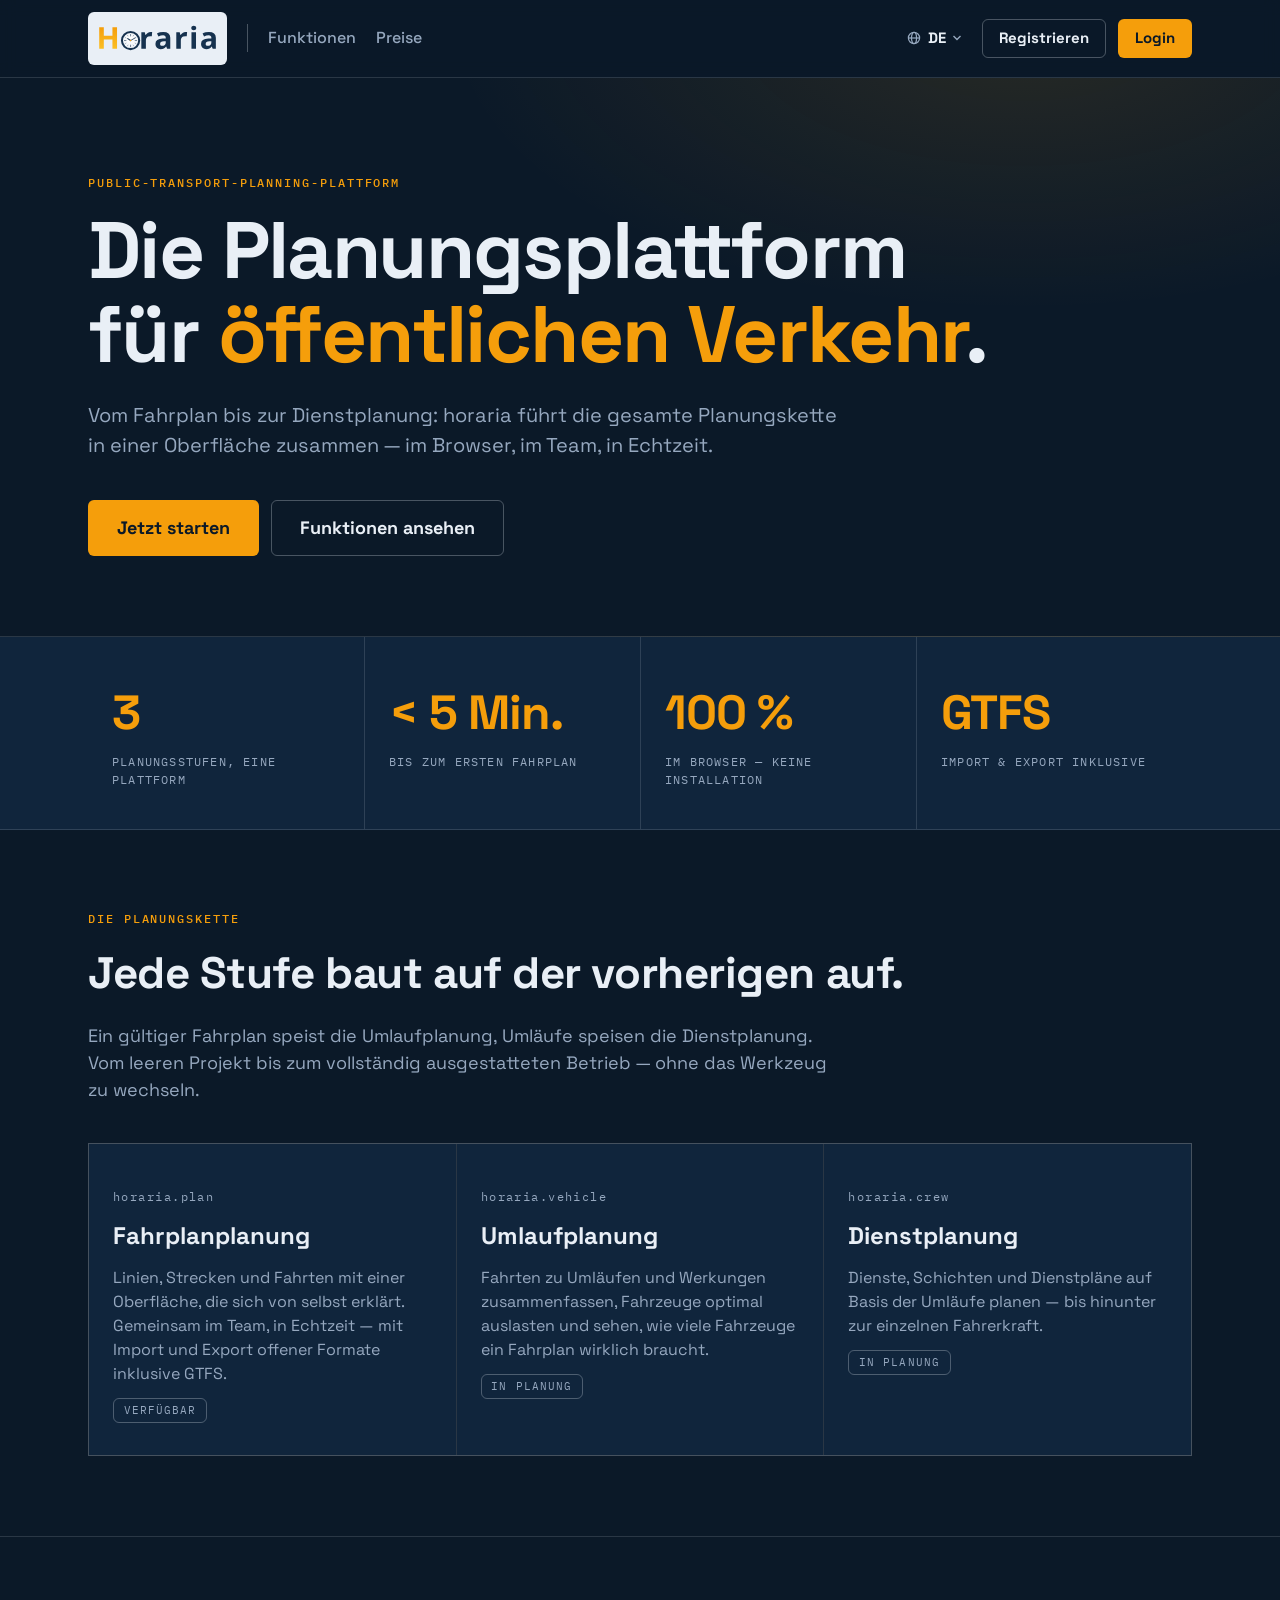
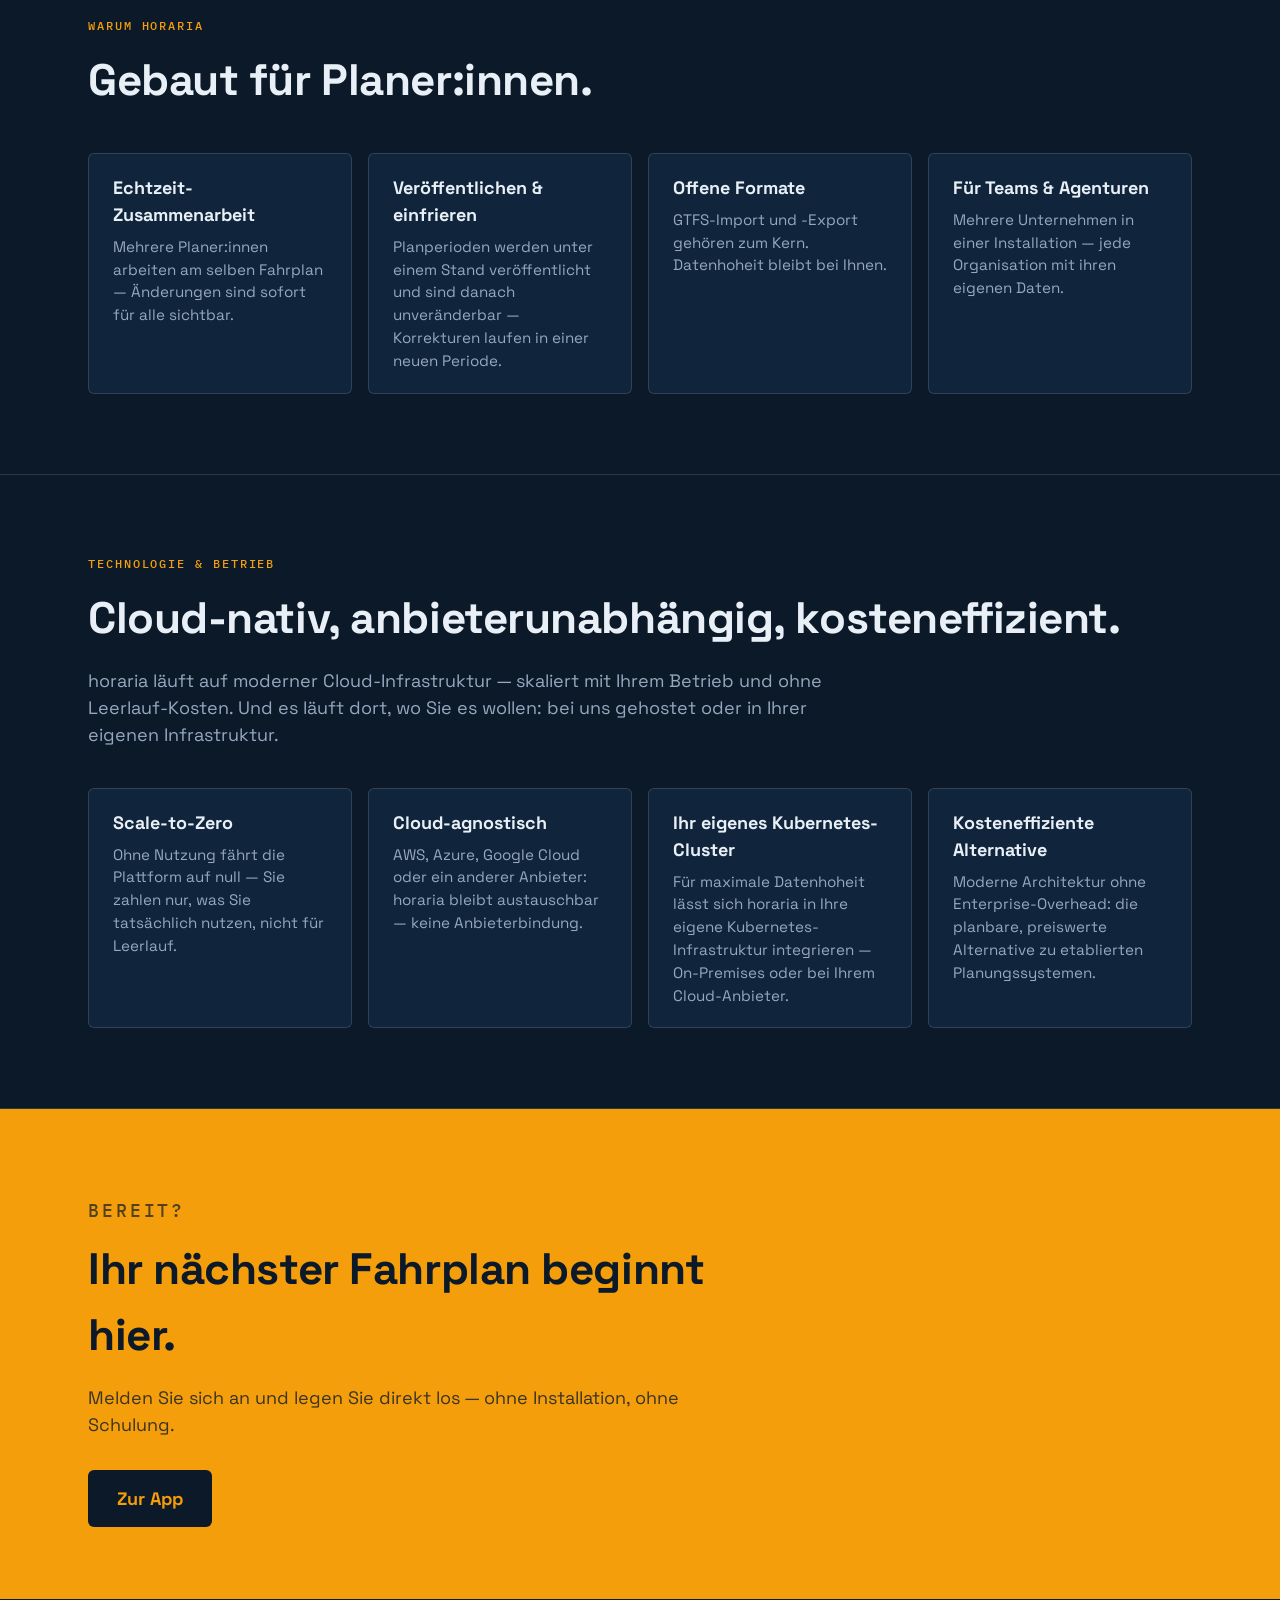
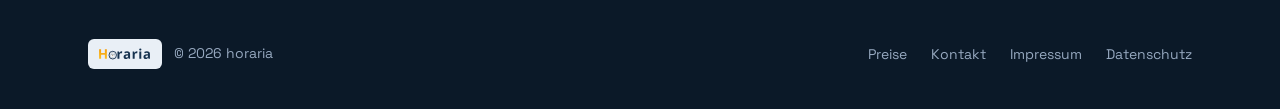
==== index.html @ 1db7034f "feat(site): add language dropdown and English pages under /en/ - Replace the static globe toggle wit" ====
<!DOCTYPE html>
<html lang="de">
<head>
  <meta charset="utf-8">
  <meta name="viewport" content="width=device-width, initial-scale=1">

  <!-- Security headers (arc42 §4.4). All assets self-hosted — CSP stays strict.
       frame-ancestors/HSTS cannot be set via meta; HTTPS is enforced at the host. -->
  <meta http-equiv="Content-Security-Policy" content="default-src 'self'; script-src 'self'; style-src 'self'; font-src 'self'; img-src 'self' data:; connect-src 'self'; base-uri 'none'; form-action 'none'">
  <meta name="referrer" content="strict-origin-when-cross-origin">

  <title>horaria — Die Planungsplattform für öffentlichen Verkehr</title>
  <meta name="description" content="horaria deckt die Planungskette öffentlicher Verkehrsangebote ab: horaria.plan heute, horaria.vehicle und horaria.crew als nächste Schritte. Im Browser, ohne Installation.">
  <link rel="alternate" hreflang="de" href="/">
  <link rel="alternate" hreflang="en" href="/en/">
  <link rel="alternate" hreflang="x-default" href="/">

  <link rel="icon" href="assets/images/Horaria_AppIcon2.svg" type="image/svg+xml">
  <link rel="stylesheet" href="css/styles.css">
  <script src="js/main.js" defer></script>
</head>
<body>
  <header class="site-header">
    <div class="container header-row">
      <a class="logo" href="/" aria-label="horaria — Startseite">
        <img src="assets/images/Horaria_Logo.svg" alt="horaria" width="118" height="40">
      </a>
      <span class="header-divider" aria-hidden="true"></span>
      <nav class="header-nav">
        <a class="nav-link" href="#features">Funktionen</a>
        <a class="nav-link" href="/preise.html">Preise</a>
      </nav>
      <div class="header-actions">
        <details class="lang-switcher">
          <summary class="lang-toggle" aria-label="Sprache wählen / Choose language">
            <svg class="lang-icon" viewBox="0 0 16 16" width="14" height="14" fill="none" stroke="currentColor" stroke-width="1.4" aria-hidden="true">
              <circle cx="8" cy="8" r="6.4"/>
              <ellipse cx="8" cy="8" rx="2.9" ry="6.4"/>
              <path d="M1.6 8h12.8"/>
            </svg>
            <span class="lang-current">DE</span>
            <svg class="lang-caret" viewBox="0 0 10 6" width="10" height="6" fill="none" stroke="currentColor" stroke-width="1.4" aria-hidden="true">
              <path d="M1.5 1l3.5 3.5L8.5 1"/>
            </svg>
          </summary>
          <ul class="lang-menu">
            <li><a href="/" hreflang="de" lang="de" aria-current="true">Deutsch</a></li>
            <li><a href="/en/" hreflang="en" lang="en">English</a></li>
            <li><span class="lang-soon" title="Französisch — in Vorbereitung" lang="fr">Français</span></li>
          </ul>
        </details>
        <a class="btn btn-outline js-signup-link" href="https://app.horarium.ch">Registrieren</a>
        <a class="btn btn-primary js-login-link" href="https://app.horarium.ch">Login</a>
      </div>
    </div>
  </header>

  <main>
    <section class="hero">
      <div class="container">
        <p class="eyebrow">Public-Transport-Planning-Plattform</p>
        <h1>Die Planungsplattform für <span class="accent">öffentlichen Verkehr</span>.</h1>
        <p class="lede">
          Vom Fahrplan bis zur Dienstplanung: horaria führt die gesamte
          Planungskette in einer Oberfläche zusammen — im Browser, im Team,
          in Echtzeit.
        </p>
        <div class="cta-row">
          <a class="btn btn-primary btn-lg js-login-link" href="https://app.horarium.ch">Jetzt starten</a>
          <a class="btn btn-outline btn-lg" href="#features">Funktionen ansehen</a>
        </div>
      </div>
    </section>

    <section class="stats" aria-label="Kennzahlen">
      <div class="container stats-grid">
        <div class="stat">
          <span class="stat-value">3</span>
          <span class="stat-label">Planungsstufen, eine Plattform</span>
        </div>
        <div class="stat">
          <span class="stat-value">&lt; 5 Min.</span>
          <span class="stat-label">bis zum ersten Fahrplan</span>
        </div>
        <div class="stat">
          <span class="stat-value">100 %</span>
          <span class="stat-label">im Browser — keine Installation</span>
        </div>
        <div class="stat">
          <span class="stat-value">GTFS</span>
          <span class="stat-label">Import &amp; Export inklusive</span>
        </div>
      </div>
    </section>

    <section id="features" class="section">
      <div class="container">
        <p class="eyebrow">Die Planungskette</p>
        <h2>Jede Stufe baut auf der vorherigen auf.</h2>
        <p class="section-intro">
          Ein gültiger Fahrplan speist die Umlaufplanung, Umläufe speisen die
          Dienstplanung. Vom leeren Projekt bis zum vollständig ausgestatteten
          Betrieb — ohne das Werkzeug zu wechseln.
        </p>
        <div class="card-grid">
          <article class="card">
            <p class="card-index">horaria.plan</p>
            <h3>Fahrplanplanung</h3>
            <p>
              Linien, Strecken und Fahrten mit einer Oberfläche, die sich von
              selbst erklärt. Gemeinsam im Team, in Echtzeit — mit Import und
              Export offener Formate inklusive GTFS.
            </p>
            <p class="badge">Verfügbar</p>
          </article>
          <article class="card">
            <p class="card-index">horaria.vehicle</p>
            <h3>Umlaufplanung</h3>
            <p>
              Fahrten zu Umläufen und Werkungen zusammenfassen, Fahrzeuge
              optimal auslasten und sehen, wie viele Fahrzeuge ein Fahrplan
              wirklich braucht.
            </p>
            <p class="badge">In Planung</p>
          </article>
          <article class="card">
            <p class="card-index">horaria.crew</p>
            <h3>Dienstplanung</h3>
            <p>
              Dienste, Schichten und Dienstpläne auf Basis der Umläufe planen —
              bis hinunter zur einzelnen Fahrerkraft.
            </p>
            <p class="badge">In Planung</p>
          </article>
        </div>
      </div>
    </section>

    <section class="section">
      <div class="container">
        <p class="eyebrow">Warum horaria</p>
        <h2>Gebaut für Planer:innen.</h2>
        <ul class="feature-list">
          <li>
            <h3>Echtzeit-Zusammenarbeit</h3>
            <p>Mehrere Planer:innen arbeiten am selben Fahrplan — Änderungen sind sofort für alle sichtbar.</p>
          </li>
          <li>
            <h3>Veröffentlichen &amp; einfrieren</h3>
            <p>Planperioden werden unter einem Stand veröffentlicht und sind danach unveränderbar — Korrekturen laufen in einer neuen Periode.</p>
          </li>
          <li>
            <h3>Offene Formate</h3>
            <p>GTFS-Import und -Export gehören zum Kern. Datenhoheit bleibt bei Ihnen.</p>
          </li>
          <li>
            <h3>Für Teams &amp; Agenturen</h3>
            <p>Mehrere Unternehmen in einer Installation — jede Organisation mit ihren eigenen Daten.</p>
          </li>
        </ul>
      </div>
    </section>

    <section class="section">
      <div class="container">
        <p class="eyebrow">Technologie &amp; Betrieb</p>
        <h2>Cloud-nativ, anbieterunabhängig, kosteneffizient.</h2>
        <p class="section-intro">
          horaria läuft auf moderner Cloud-Infrastruktur — skaliert mit Ihrem
          Betrieb und ohne Leerlauf-Kosten. Und es läuft dort, wo Sie es
          wollen: bei uns gehostet oder in Ihrer eigenen Infrastruktur.
        </p>
        <ul class="feature-list">
          <li>
            <h3>Scale-to-Zero</h3>
            <p>Ohne Nutzung fährt die Plattform auf null — Sie zahlen nur, was Sie tatsächlich nutzen, nicht für Leerlauf.</p>
          </li>
          <li>
            <h3>Cloud-agnostisch</h3>
            <p>AWS, Azure, Google Cloud oder ein anderer Anbieter: horaria bleibt austauschbar — keine Anbieterbindung.</p>
          </li>
          <li>
            <h3>Ihr eigenes Kubernetes-Cluster</h3>
            <p>Für maximale Datenhoheit lässt sich horaria in Ihre eigene Kubernetes-Infrastruktur integrieren — On-Premises oder bei Ihrem Cloud-Anbieter.</p>
          </li>
          <li>
            <h3>Kosteneffiziente Alternative</h3>
            <p>Moderne Architektur ohne Enterprise-Overhead: die planbare, preiswerte Alternative zu etablierten Planungssystemen.</p>
          </li>
        </ul>
      </div>
    </section>

    <section class="cta-band">
      <div class="container">
        <p class="eyebrow">Bereit?</p>
        <h2>Ihr nächster Fahrplan beginnt hier.</h2>
        <p>Melden Sie sich an und legen Sie direkt los — ohne Installation, ohne Schulung.</p>
        <a class="btn btn-primary btn-lg js-login-link" href="https://app.horarium.ch">Zur App</a>
      </div>
    </section>
  </main>

  <footer class="site-footer">
    <div class="container footer-row">
      <p class="footer-brand">
        <a class="logo" href="/" aria-label="horaria — Startseite">
          <img src="assets/images/Horaria_Logo.svg" alt="horaria">
        </a>
        <span>&copy; <span id="current-year">2026</span> horaria</span>
      </p>
      <nav class="footer-nav">
        <a href="/preise.html">Preise</a>
        <a href="mailto:contact@horaria.ch">Kontakt</a>
        <a href="/impressum.html">Impressum</a>
        <a href="/datenschutz.html">Datenschutz</a>
      </nav>
    </div>
  </footer>
</body>
</html>
---- css/styles.css ----
/* ═══════════════════════════════════════════════════════════════
   horaria landing page
   Bold corporate look (ref: katzmedia.com) in horaria brand colors:
   deep navy + amber, oversized type, stats band, group cards.
   ═══════════════════════════════════════════════════════════════ */

/* ─── Fonts (self-hosted — no third-party requests, strict CSP) ─── */
@font-face {
  font-family: 'Space Grotesk';
  src: url('../assets/fonts/SpaceGrotesk-var.ttf') format('truetype-variations');
  font-weight: 300 700;
  font-style: normal;
  font-display: swap;
}

@font-face {
  font-family: 'IBM Plex Mono';
  src: url('../assets/fonts/IBMPlexMono-Regular.ttf') format('truetype');
  font-weight: 400;
  font-style: normal;
  font-display: swap;
}

@font-face {
  font-family: 'IBM Plex Mono';
  src: url('../assets/fonts/IBMPlexMono-Medium.ttf') format('truetype');
  font-weight: 500;
  font-style: normal;
  font-display: swap;
}

/* ─── Tokens ─── */
*, *::before, *::after {
  box-sizing: border-box;
  margin: 0;
  padding: 0;
}

:root {
  /* Brand (from Horaria_Logo.svg) */
  --navy-800: #16324f;
  --amber: #f59e0b;
  --amber-light: #fbbf24;

  /* Dark corporate scale */
  --bg: #0b1928;
  --bg-raised: #10253c;
  --surface: #16324f;
  --text: #e9eff6;
  --text-muted: #96a8bf;
  --line: rgba(233, 239, 246, 0.14);
  --line-strong: rgba(233, 239, 246, 0.28);

  /* Light band (legal pages, readability) */
  --paper: #f4f6f9;
  --paper-text: #1c2b3f;
  --paper-muted: #51637b;

  --radius: 6px;
  --font-sans: 'Space Grotesk', system-ui, -apple-system, 'Segoe UI', Roboto, sans-serif;
  --font-mono: 'IBM Plex Mono', ui-monospace, SFMono-Regular, Menlo, Consolas, monospace;
}

html {
  scroll-behavior: smooth;
}

body {
  font-family: var(--font-sans);
  background-color: var(--bg);
  color: var(--text);
  line-height: 1.5;
  -webkit-font-smoothing: antialiased;
}

.container {
  max-width: 72rem;
  margin-inline: auto;
  padding-inline: 1.5rem;
}

/* ─── Eyebrow micro-label ─── */
.eyebrow {
  font-family: var(--font-mono);
  font-size: 0.75rem;
  font-weight: 500;
  text-transform: uppercase;
  letter-spacing: 0.16em;
  color: var(--amber);
}

/* ─── Header ─── */
.site-header {
  position: sticky;
  top: 0;
  z-index: 10;
  background: rgba(11, 25, 40, 0.85);
  backdrop-filter: blur(8px);
  border-bottom: 1px solid var(--line);
}

.header-row {
  display: flex;
  flex-wrap: wrap;
  align-items: center;
  gap: 1.25rem;
  padding-block: 0.75rem;
}

.logo {
  display: inline-block;
  background: var(--text);
  border-radius: var(--radius);
  padding: 0.4rem 0.7rem;
  line-height: 0;
}

.logo img {
  height: 2.5rem;
  width: auto;
  display: block;
}

.header-divider {
  width: 1px;
  height: 1.75rem;
  background: var(--line-strong);
  flex-shrink: 0;
}

.header-nav {
  display: flex;
  align-items: center;
  gap: 1.25rem;
}

.header-nav a.nav-link {
  color: var(--text-muted);
  text-decoration: none;
  font-weight: 500;
}

.header-nav a.nav-link:hover {
  color: var(--text);
}

.header-nav a.nav-link.is-active {
  color: var(--amber);
}

.header-actions {
  display: flex;
  align-items: center;
  gap: 0.75rem;
  margin-inline-start: auto;
}

.header-actions .btn {
  padding: 0.45rem 1rem;
  font-size: 0.9375rem;
}

/* ─── Language switcher (borderless toggle + dropdown) ─── */
.lang-switcher {
  position: relative;
  user-select: none;
}

.lang-toggle {
  display: flex;
  align-items: center;
  gap: 0.4rem;
  padding: 0.35rem 0.5rem;
  font-size: 0.9375rem;
  font-weight: 500;
  color: var(--text-muted);
  cursor: pointer;
  list-style: none;
  border-radius: var(--radius);
}

.lang-toggle::-webkit-details-marker {
  display: none;
}

.lang-toggle:hover,
.lang-switcher[open] .lang-toggle {
  color: var(--text);
}

.lang-icon,
.lang-caret {
  display: block;
}

.lang-current {
  color: var(--text);
  font-weight: 700;
}

.lang-caret {
  transition: transform 0.15s ease;
}

.lang-switcher[open] .lang-caret {
  transform: rotate(180deg);
}

.lang-menu {
  position: absolute;
  top: calc(100% + 0.5rem);
  inset-inline-end: 0;
  z-index: 20;
  min-width: 10rem;
  list-style: none;
  background: var(--bg-raised);
  border: 1px solid var(--line);
  border-radius: var(--radius);
  padding: 0.35rem;
  box-shadow: 0 0.5rem 1.5rem rgba(0, 0, 0, 0.35);
}

.lang-menu a,
.lang-menu .lang-soon {
  display: flex;
  align-items: center;
  padding: 0.45rem 0.7rem;
  border-radius: var(--radius);
  font-size: 0.9375rem;
  color: var(--text);
  text-decoration: none;
}

.lang-menu a:hover {
  background: var(--surface);
}

.lang-menu a[aria-current="true"] {
  color: var(--amber);
  font-weight: 700;
}

.lang-menu .lang-soon {
  color: var(--text-muted);
  cursor: help;
}

/* ─── Buttons ─── */
.btn {
  display: inline-block;
  padding: 0.6rem 1.25rem;
  border: 1px solid transparent;
  border-radius: var(--radius);
  font-family: var(--font-sans);
  font-weight: 700;
  font-size: 1rem;
  text-decoration: none;
  cursor: pointer;
  transition: background-color 0.15s ease, border-color 0.15s ease;
}

.btn-lg {
  padding: 0.85rem 1.75rem;
  font-size: 1.125rem;
}

.btn-primary {
  background: var(--amber);
  color: var(--bg);
}

.btn-primary:hover {
  background: var(--amber-light);
}

.btn-outline {
  background: transparent;
  border-color: var(--line-strong);
  color: var(--text);
}

.btn-outline:hover {
  border-color: var(--text);
}

/* ─── Hero ─── */
.hero {
  padding-block: 6rem 5rem;
  border-bottom: 1px solid var(--line);
  background:
    radial-gradient(60rem 30rem at 80% -10%, rgba(245, 158, 11, 0.12), transparent 60%),
    var(--bg);
}

.hero h1 {
  margin-top: 1rem;
  font-size: clamp(2.5rem, 7vw, 5rem);
  font-weight: 700;
  line-height: 1.05;
  letter-spacing: -0.02em;
  max-width: 18ch;
}

.hero h1 .accent {
  color: var(--amber);
}

.lede {
  margin-top: 1.5rem;
  max-width: 58ch;
  font-size: 1.25rem;
  color: var(--text-muted);
}

.cta-row {
  display: flex;
  flex-wrap: wrap;
  gap: 0.75rem;
  margin-top: 2.5rem;
}

/* ─── Stats band ─── */
.stats {
  border-bottom: 1px solid var(--line);
  background: var(--bg-raised);
}

.stats-grid {
  display: grid;
  grid-template-columns: repeat(auto-fit, minmax(10rem, 1fr));
}

.stat {
  padding: 2.5rem 1.5rem;
  border-inline-start: 1px solid var(--line);
}

.stat:first-child {
  border-inline-start: none;
}

.stat-value {
  display: block;
  font-size: clamp(2rem, 4vw, 3rem);
  font-weight: 700;
  letter-spacing: -0.02em;
  color: var(--amber);
}

.stat-label {
  display: block;
  margin-top: 0.25rem;
  font-family: var(--font-mono);
  font-size: 0.75rem;
  text-transform: uppercase;
  letter-spacing: 0.1em;
  color: var(--text-muted);
}

/* ─── Sections ─── */
.section {
  padding-block: 5rem;
  border-bottom: 1px solid var(--line);
}

.section h2 {
  margin-top: 0.75rem;
  font-size: clamp(1.75rem, 4vw, 2.75rem);
  font-weight: 700;
  letter-spacing: -0.01em;
}

.section-intro {
  margin-top: 1rem;
  max-width: 62ch;
  font-size: 1.125rem;
  color: var(--text-muted);
}

/* ─── Group cards (ref: katzmedia.com) ─── */
.card-grid {
  display: grid;
  gap: 1px;
  grid-template-columns: repeat(auto-fit, minmax(17rem, 1fr));
  margin-top: 2.5rem;
  background: var(--line);
  border: 1px solid var(--line);
}

.card {
  background: var(--bg-raised);
  padding: 2rem 1.5rem;
  transition: background-color 0.15s ease;
}

.card:hover {
  background: var(--surface);
}

.card-index {
  font-family: var(--font-mono);
  font-size: 0.75rem;
  letter-spacing: 0.12em;
  color: var(--amber);
}

.card h3 {
  margin-top: 0.75rem;
  font-size: 1.5rem;
  font-weight: 700;
}

.card p {
  margin-top: 0.75rem;
  color: var(--text-muted);
}

.badge {
  display: inline-block;
  margin-top: 1rem;
  padding: 0.2rem 0.6rem;
  border: 1px solid var(--line-strong);
  border-radius: var(--radius);
  font-family: var(--font-mono);
  font-size: 0.6875rem;
  text-transform: uppercase;
  letter-spacing: 0.1em;
  color: var(--text-muted);
}

/* ─── Feature list ─── */
.feature-list {
  display: grid;
  gap: 1rem;
  grid-template-columns: repeat(auto-fit, minmax(16rem, 1fr));
  margin-top: 2.5rem;
  list-style: none;
}

.feature-list li {
  border: 1px solid var(--line);
  border-radius: var(--radius);
  padding: 1.25rem 1.5rem;
  background: var(--bg-raised);
}

.feature-list h3 {
  font-size: 1.125rem;
}

.feature-list p {
  margin-top: 0.5rem;
  color: var(--text-muted);
  font-size: 0.95rem;
}

/* ─── CTA band ─── */
.cta-band {
  background: var(--amber);
  color: var(--bg);
  padding-block: 4.5rem;
}

.cta-band .eyebrow {
  color: rgba(11, 25, 40, 0.7);
}

.cta-band h2 {
  margin-top: 0.75rem;
  font-size: clamp(1.75rem, 4vw, 2.75rem);
  font-weight: 700;
  letter-spacing: -0.01em;
  max-width: 24ch;
}

.cta-band p {
  margin-top: 1rem;
  max-width: 56ch;
  font-size: 1.125rem;
  color: rgba(11, 25, 40, 0.8);
}

.cta-band .btn {
  margin-top: 2rem;
}

.cta-band .btn-primary {
  background: var(--bg);
  color: var(--amber);
}

.cta-band .btn-primary:hover {
  background: var(--navy-800);
}

/* ─── Footer ─── */
.site-footer {
  background: var(--bg);
  padding-block: 2.5rem;
}

.footer-row {
  display: flex;
  flex-wrap: wrap;
  gap: 1rem;
  align-items: center;
  justify-content: space-between;
}

.footer-brand {
  display: flex;
  align-items: center;
  gap: 0.75rem;
  color: var(--text-muted);
  font-size: 0.875rem;
}

.footer-brand .logo img {
  height: 1.1rem;
}

.footer-nav a {
  color: var(--text-muted);
  text-decoration: none;
  margin-inline-start: 1.25rem;
  font-size: 0.875rem;
}

.footer-nav a:hover {
  color: var(--text);
}

/* ─── Legal pages (light band for readability) ─── */
.legal {
  background: var(--paper);
  color: var(--paper-text);
  padding-block: 4rem 5rem;
}

.legal h1 {
  font-size: clamp(2rem, 5vw, 3rem);
  font-weight: 700;
  letter-spacing: -0.01em;
  margin-bottom: 0.5rem;
}

.legal .legal-updated {
  font-family: var(--font-mono);
  font-size: 0.8rem;
  color: var(--paper-muted);
  margin-bottom: 2.5rem;
}

.legal h2 {
  font-size: 1.25rem;
  margin-top: 2rem;
  margin-bottom: 0.5rem;
}

.legal p, .legal ul {
  max-width: 70ch;
  line-height: 1.65;
  color: var(--paper-text);
}

.legal ul {
  padding-inline-start: 1.25rem;
  margin-block: 0.5rem;
}

.legal a {
  color: var(--navy-800);
}

.cta-band a:not(.btn) {
  color: var(--bg);
  font-weight: 600;
  text-decoration: underline;
}

/* Placeholders — owner data to be filled in before relying on these pages */
[data-placeholder] {
  background: rgba(245, 158, 11, 0.25);
  padding: 0 0.25rem;
  border-radius: 3px;
}

.cta-band [data-placeholder] {
  background: rgba(11, 25, 40, 0.18);
}

/* ─── Pricing page ─── */
.page-head {
  padding-block: 4.5rem 3rem;
  border-bottom: 1px solid var(--line);
}

.page-head h1 {
  margin-top: 0.75rem;
  font-size: clamp(2.25rem, 5vw, 3.5rem);
  font-weight: 700;
  letter-spacing: -0.01em;
  max-width: 22ch;
}

.page-head .accent {
  color: var(--amber);
}

.plan .plan-price {
  margin-top: 1.25rem;
  font-size: 1.625rem;
  font-weight: 700;
  letter-spacing: -0.01em;
  color: var(--amber);
}

.plan .plan-price span {
  display: block;
  margin-top: 0.25rem;
  font-family: var(--font-mono);
  font-size: 0.7rem;
  font-weight: 400;
  text-transform: uppercase;
  letter-spacing: 0.1em;
  color: var(--text-muted);
}

.plan-features {
  margin-top: 1.25rem;
  list-style: none;
  display: grid;
  gap: 0.6rem;
}

.plan-features li {
  position: relative;
  padding-inline-start: 1.4rem;
  color: var(--text-muted);
  font-size: 0.95rem;
}

.plan-features li::before {
  content: "✓";
  position: absolute;
  inset-inline-start: 0;
  color: var(--amber);
  font-weight: 700;
}

.plan-features .badge {
  margin-top: 0;
  margin-inline-start: 0.35rem;
}

.pricing-note {
  margin-top: 2rem;
  max-width: 66ch;
  color: var(--text-muted);
  font-size: 0.95rem;
}

.visually-hidden {
  position: absolute;
  width: 1px;
  height: 1px;
  margin: -1px;
  padding: 0;
  overflow: hidden;
  clip: rect(0 0 0 0);
  white-space: nowrap;
  border: 0;
}

/* ─── Responsive ─── */
@media (max-width: 40rem) {
  .stat {
    border-inline-start: none;
    border-top: 1px solid var(--line);
    padding-block: 1.5rem;
  }

  .stat:first-child {
    border-top: none;
  }

  .header-row {
    gap: 0.75rem;
  }

  .header-nav {
    gap: 1rem;
  }

  .header-nav a.nav-link {
    display: none;
  }

  .header-actions {
    gap: 0.5rem;
  }

  .header-actions .btn {
    padding: 0.4rem 0.8rem;
    font-size: 0.875rem;
  }

  .lang-toggle {
    font-size: 0.875rem;
  }
}
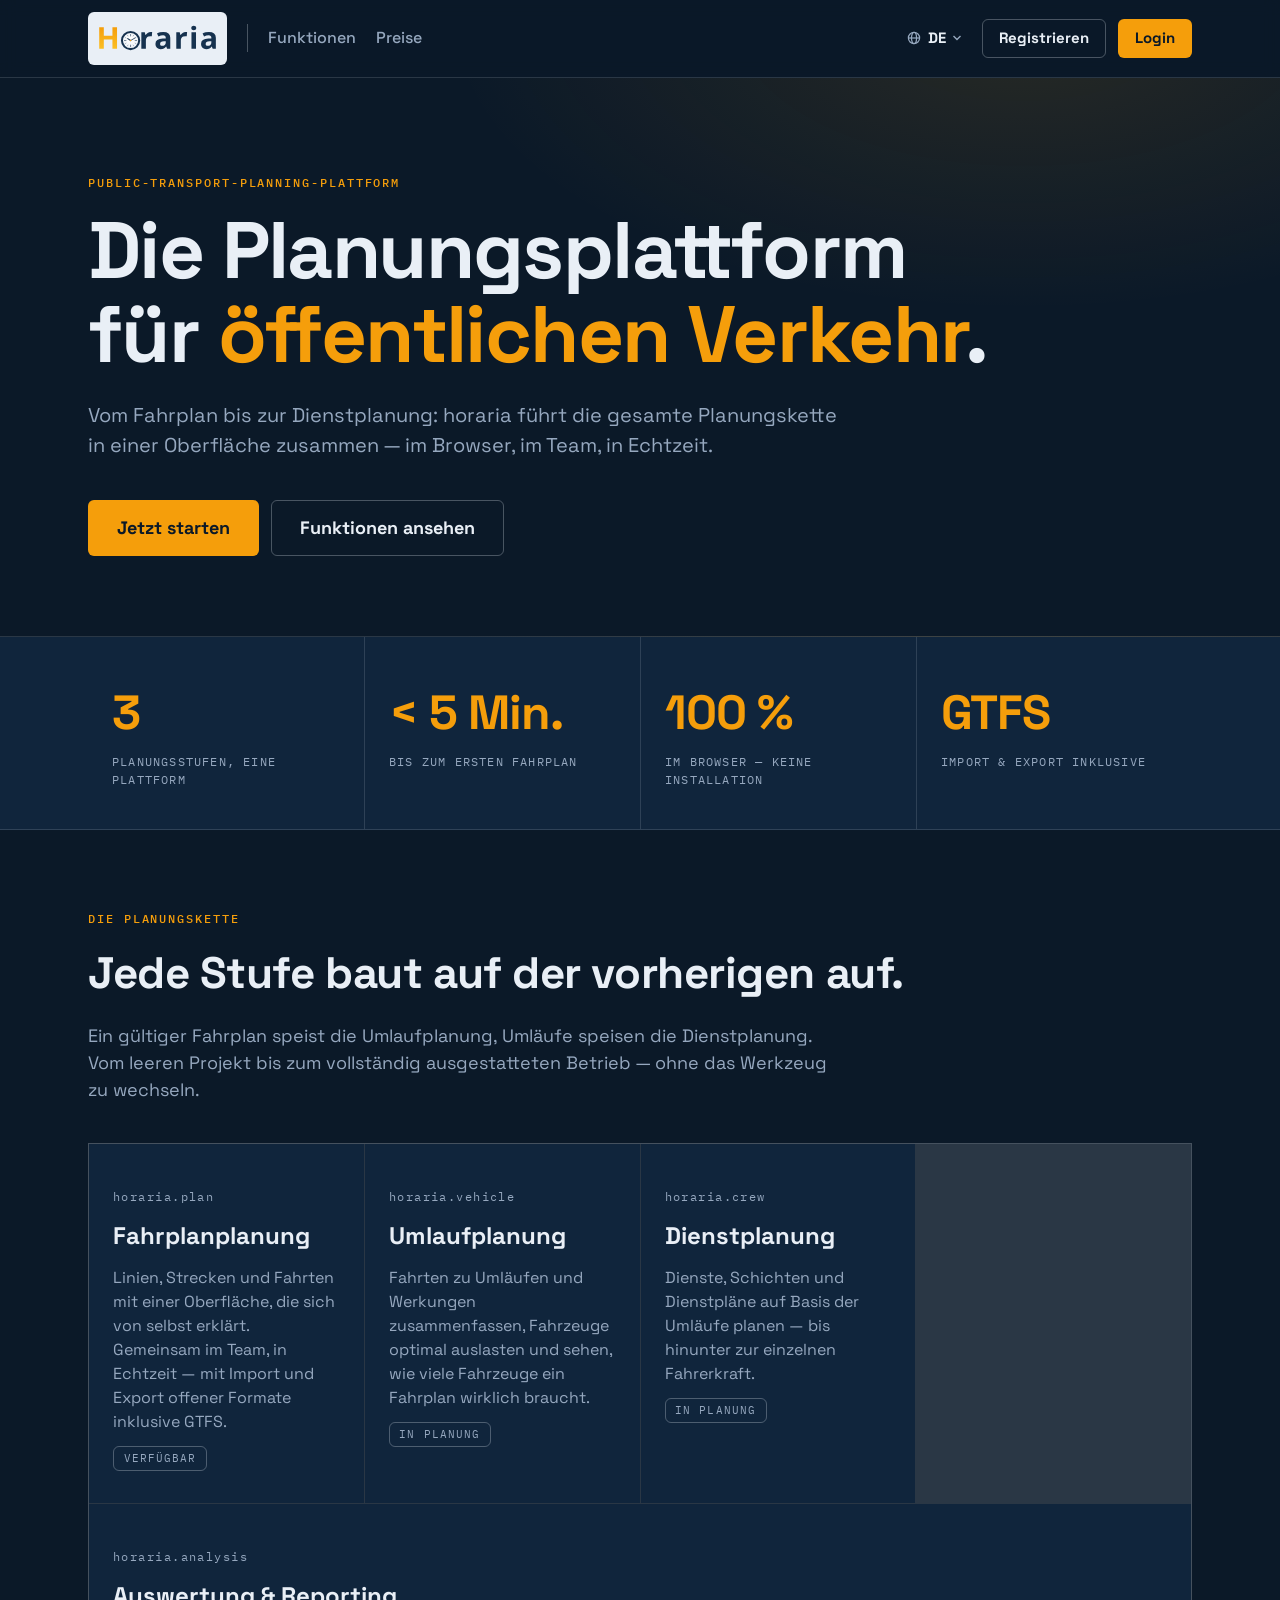
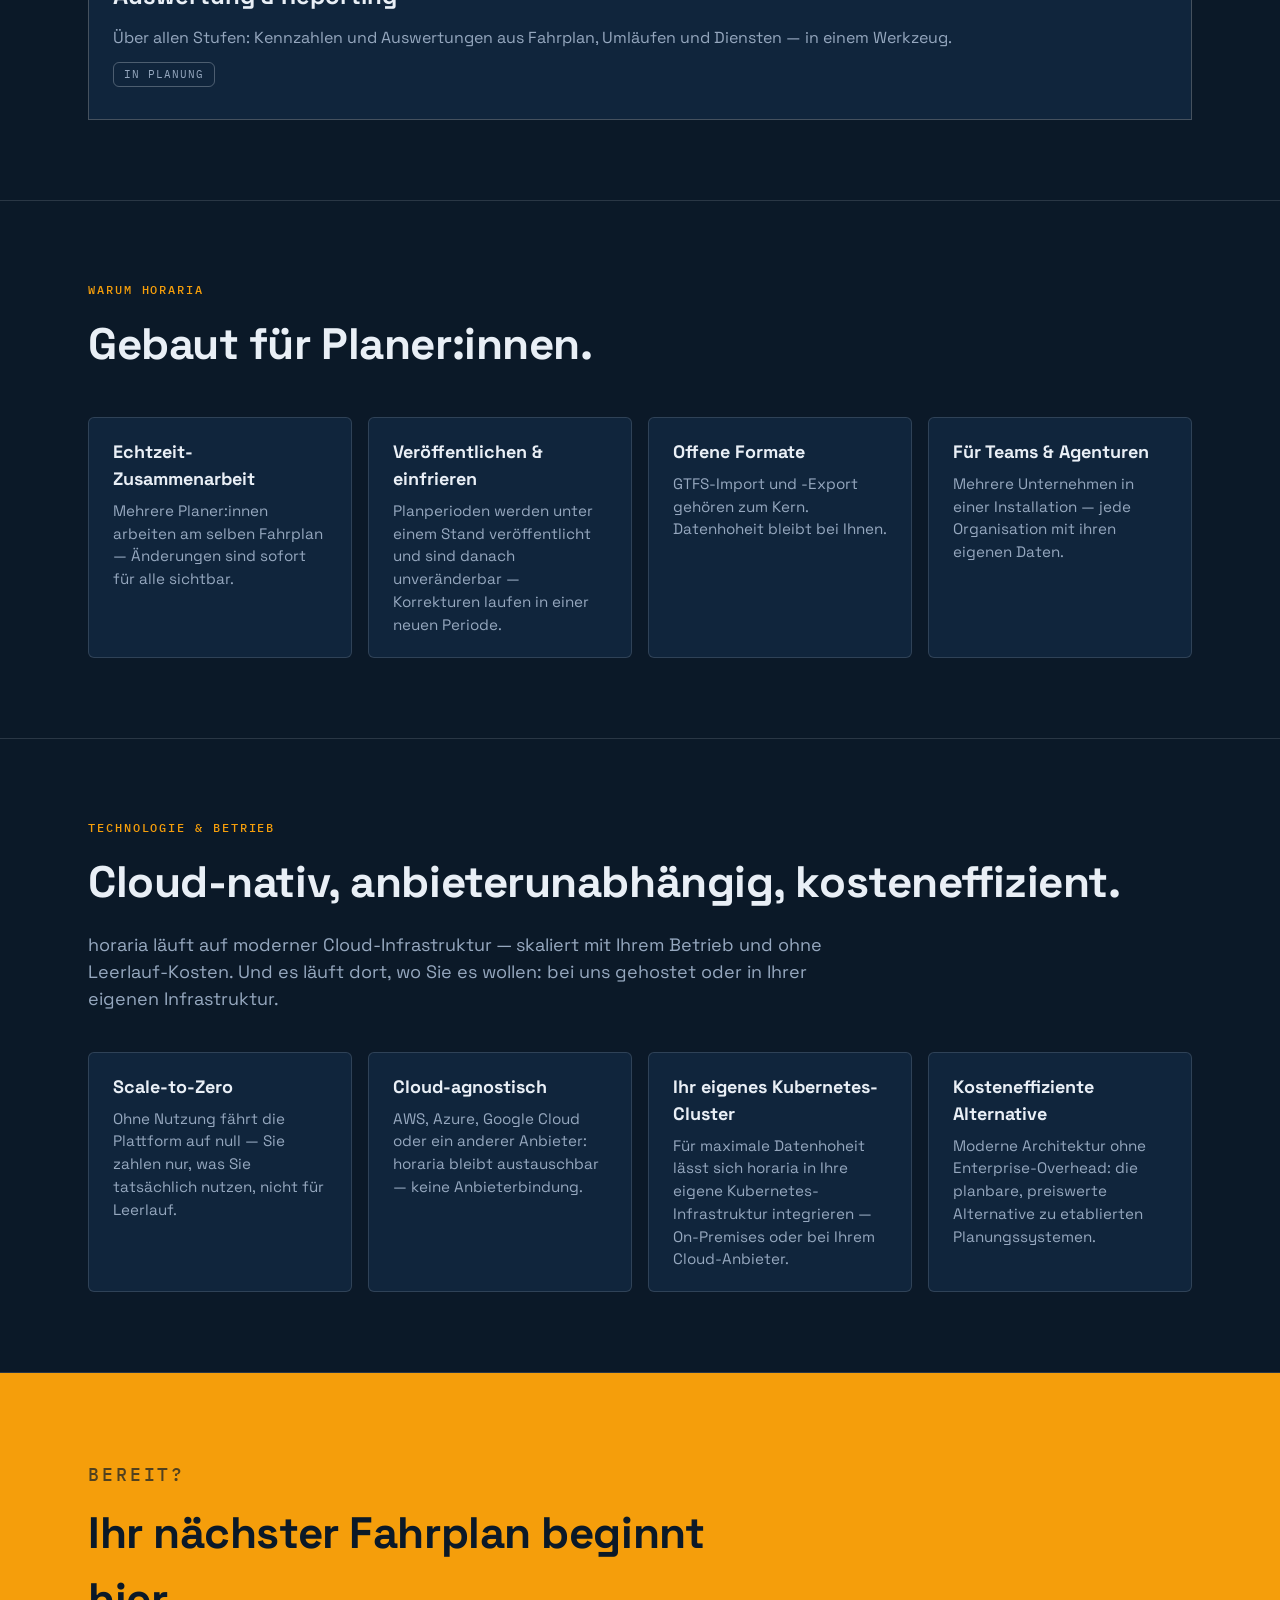
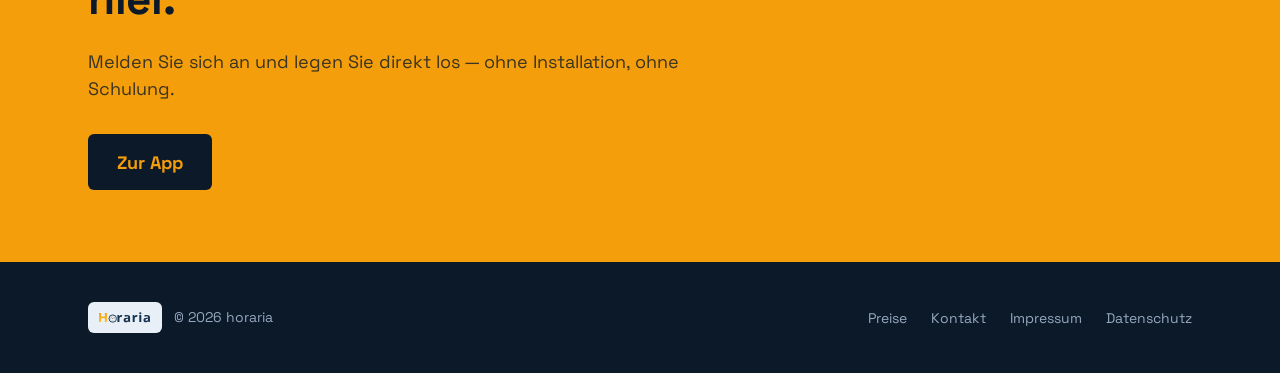
==== commit 942b6462: "feat(site): restructure pricing around four modules and journey packages - Pricing pages (DE/EN): ne" ====
--- a/index.html
+++ b/index.html
@@ -132,6 +132,15 @@
             </p>
             <p class="badge">In Planung</p>
           </article>
+          <article class="card card--wide">
+            <p class="card-index">horaria.analysis</p>
+            <h3>Auswertung &amp; Reporting</h3>
+            <p>
+              Über allen Stufen: Kennzahlen und Auswertungen aus Fahrplan,
+              Umläufen und Diensten — in einem Werkzeug.
+            </p>
+            <p class="badge">In Planung</p>
+          </article>
         </div>
       </div>
     </section>
--- a/css/styles.css
+++ b/css/styles.css
@@ -387,6 +387,10 @@
   border: 1px solid var(--line);
 }
 
+.card--wide {
+  grid-column: 1 / -1;
+}
+
 .card {
   background: var(--bg-raised);
   padding: 2rem 1.5rem;
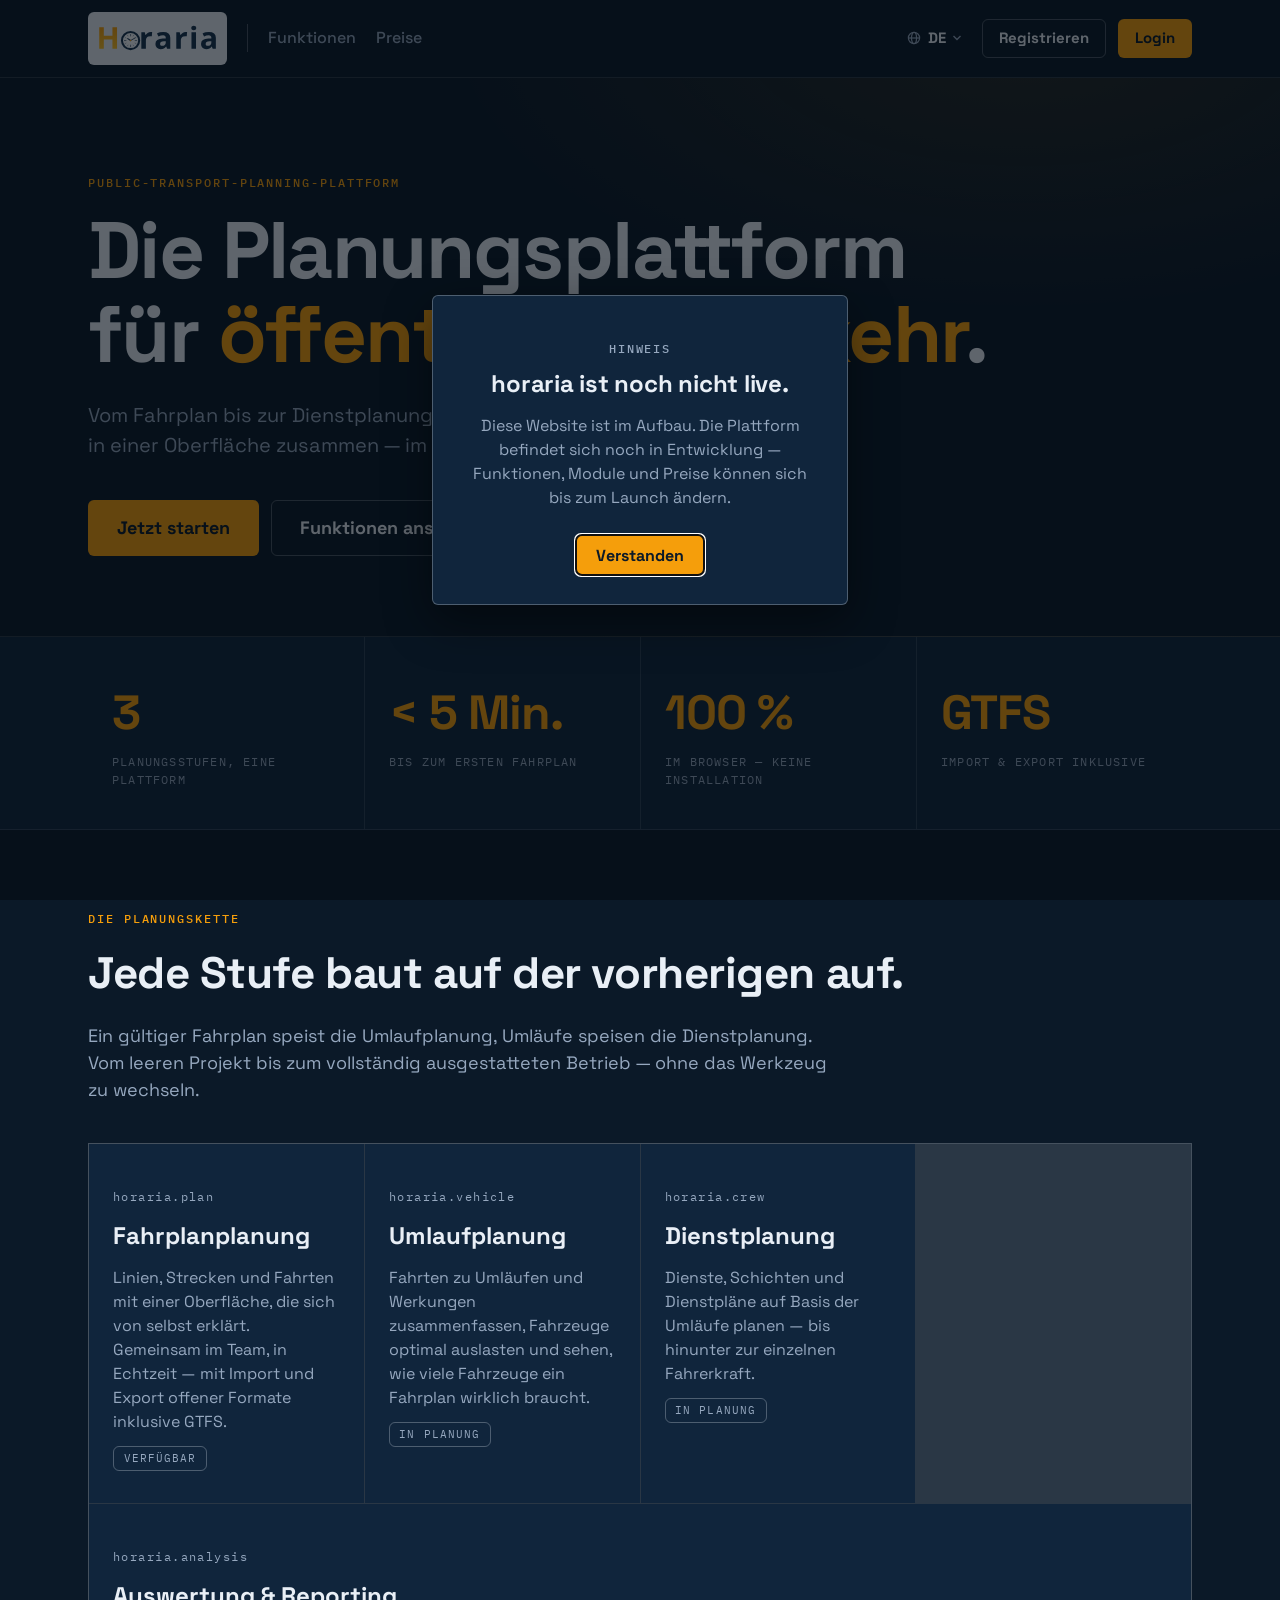
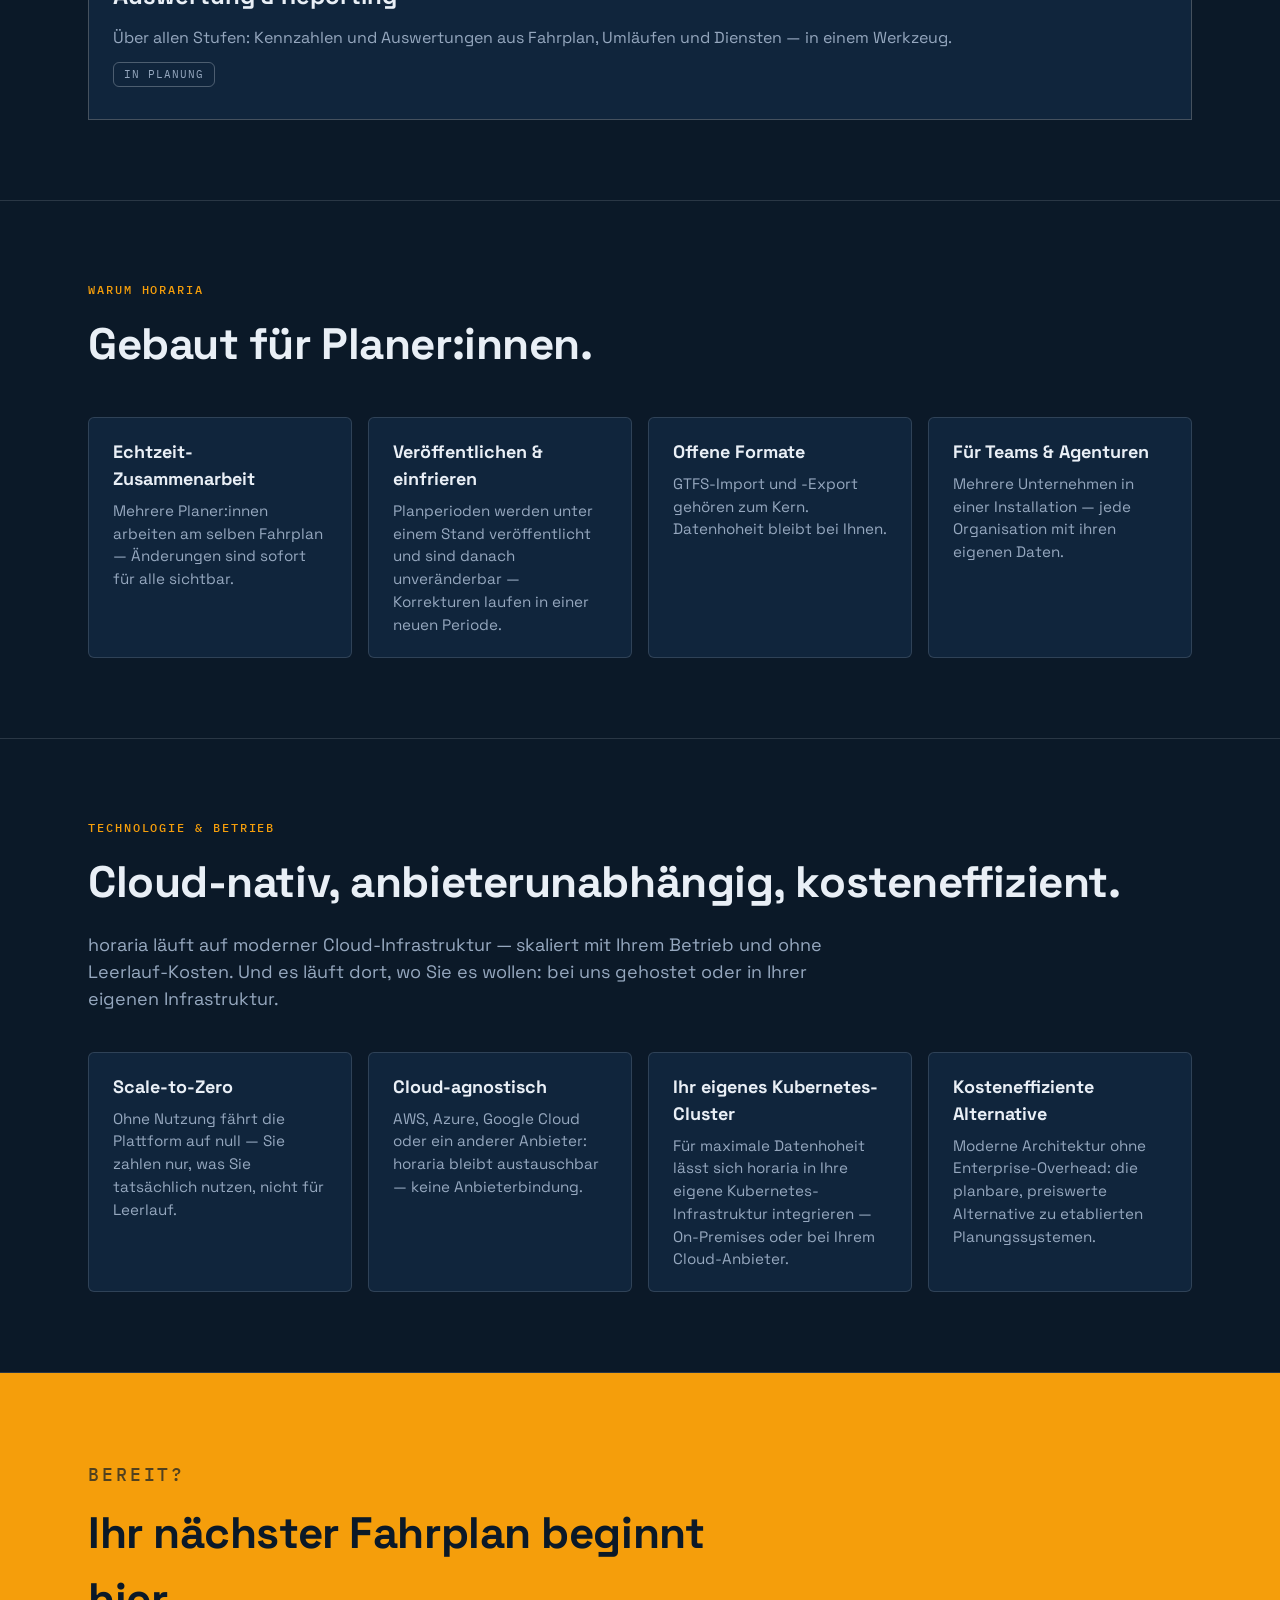
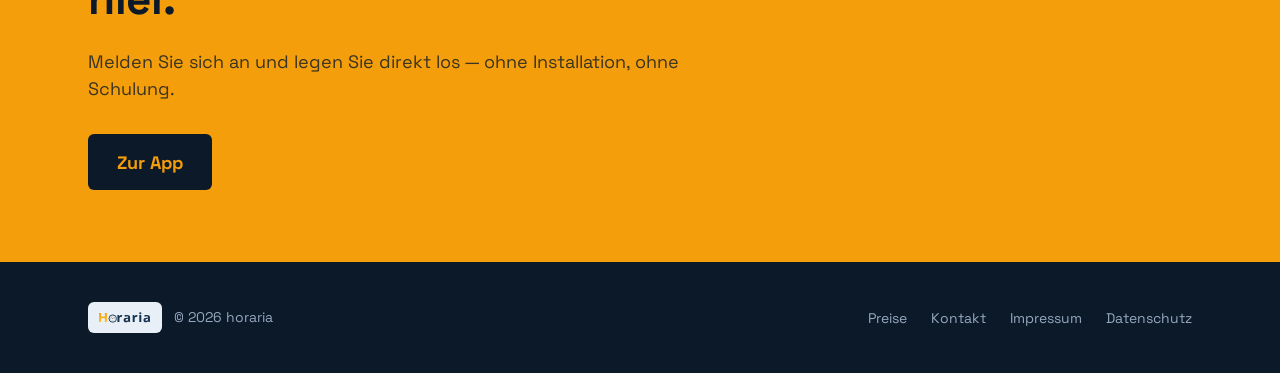
==== commit 587b21aa: "feat(site): add preview notice popup (site under construction) - Native <dialog> on all pages: horar" ====
--- a/index.html
+++ b/index.html
@@ -20,6 +20,18 @@
   <script src="js/main.js" defer></script>
 </head>
 <body>
+  <dialog class="notice" id="preview-notice" aria-labelledby="notice-title" open>
+    <p class="eyebrow">Hinweis</p>
+    <h2 id="notice-title">horaria ist noch nicht live.</h2>
+    <p>
+      Diese Website ist im Aufbau. Die Plattform befindet sich noch in
+      Entwicklung — Funktionen, Module und Preise können sich bis zum
+      Launch ändern.
+    </p>
+    <form method="dialog">
+      <button class="btn btn-primary" value="dismiss">Verstanden</button>
+    </form>
+  </dialog>
   <header class="site-header">
     <div class="container header-row">
       <a class="logo" href="/" aria-label="horaria — Startseite">
--- a/css/styles.css
+++ b/css/styles.css
@@ -676,6 +676,41 @@
   border: 0;
 }
 
+/* ─── Preview notice (dialog) ─── */
+dialog.notice {
+  position: fixed;
+  inset: 0;
+  margin: auto;
+  max-width: 26rem;
+  padding: 2rem 2rem 1.75rem;
+  background: var(--bg-raised);
+  color: var(--text);
+  border: 1px solid var(--line-strong);
+  border-radius: var(--radius);
+  box-shadow: 0 1rem 3rem rgba(0, 0, 0, 0.45);
+  text-align: center;
+}
+
+dialog.notice::backdrop {
+  background: rgba(4, 10, 17, 0.6);
+}
+
+dialog.notice h2 {
+  margin-top: 0.5rem;
+  font-size: 1.5rem;
+  font-weight: 700;
+  letter-spacing: -0.01em;
+}
+
+dialog.notice p {
+  margin-top: 0.75rem;
+  color: var(--text-muted);
+}
+
+dialog.notice form {
+  margin-top: 1.5rem;
+}
+
 /* ─── Responsive ─── */
 @media (max-width: 40rem) {
   .stat {
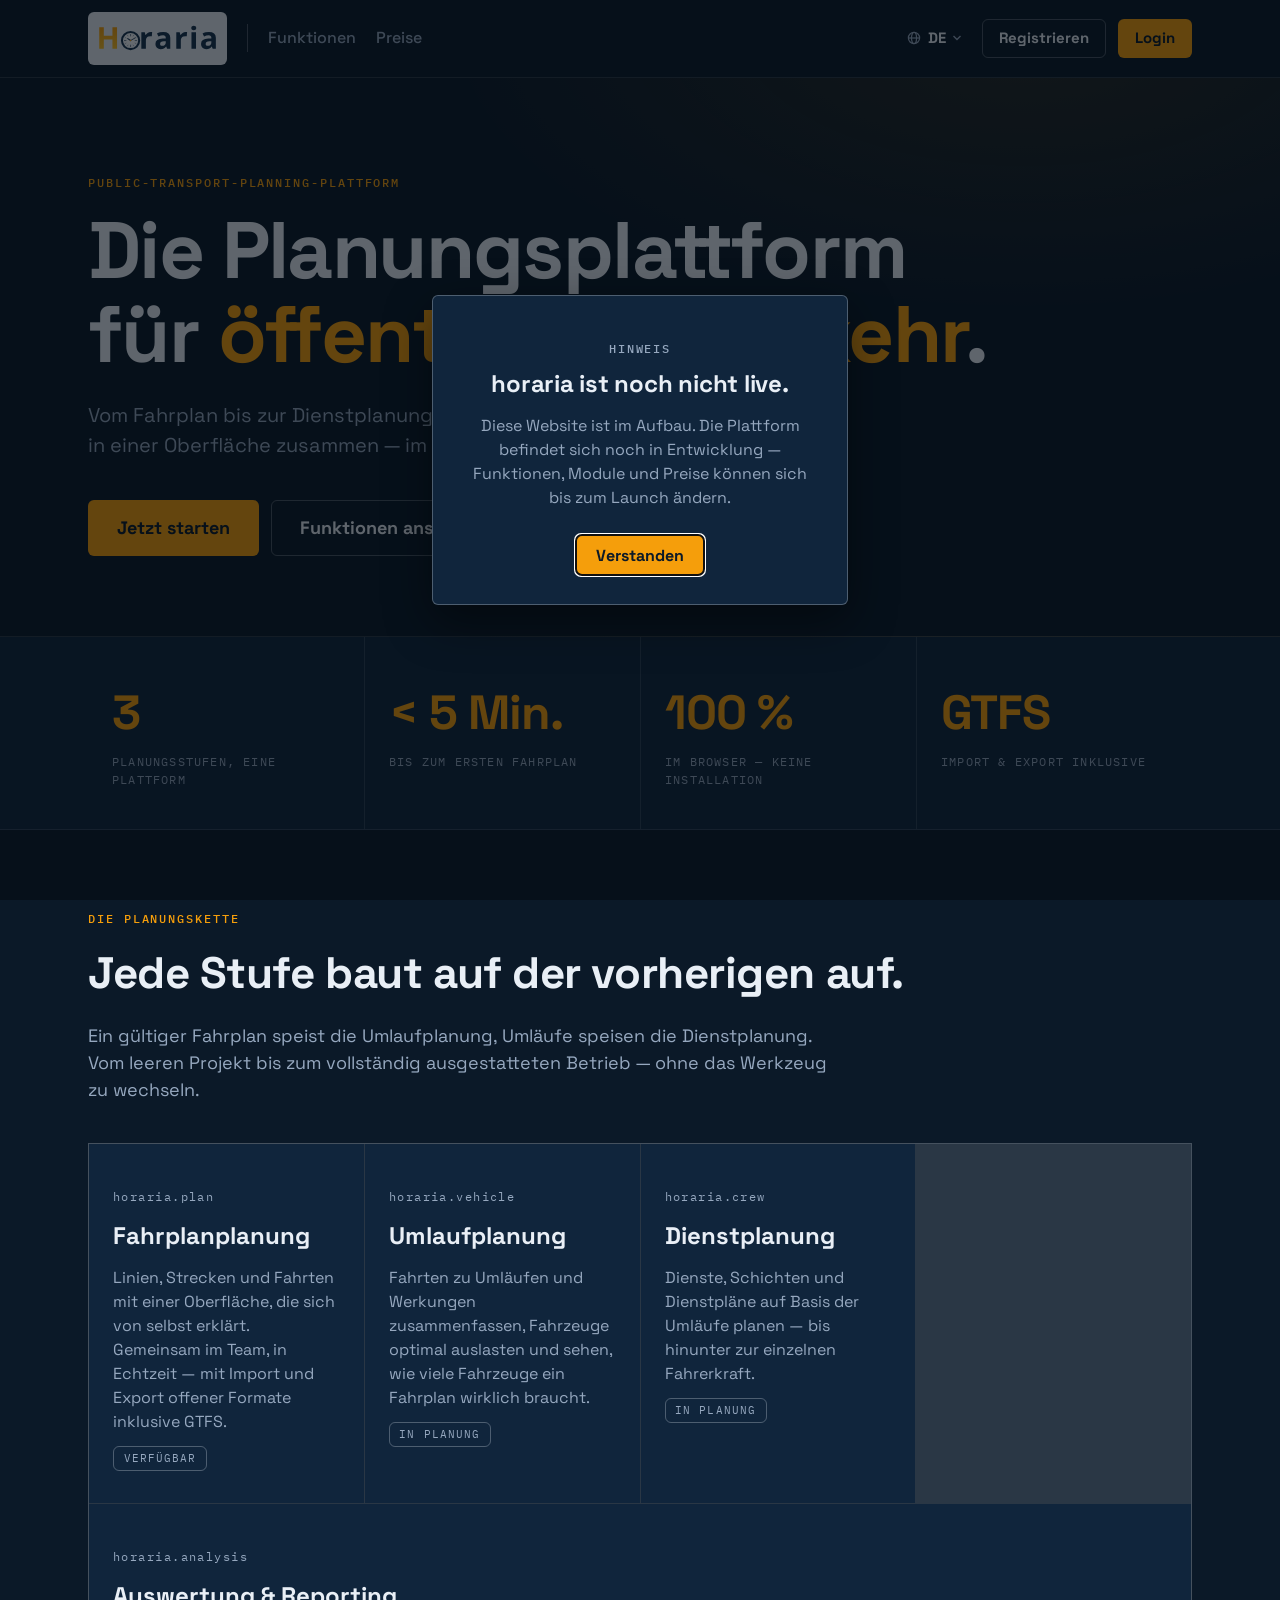
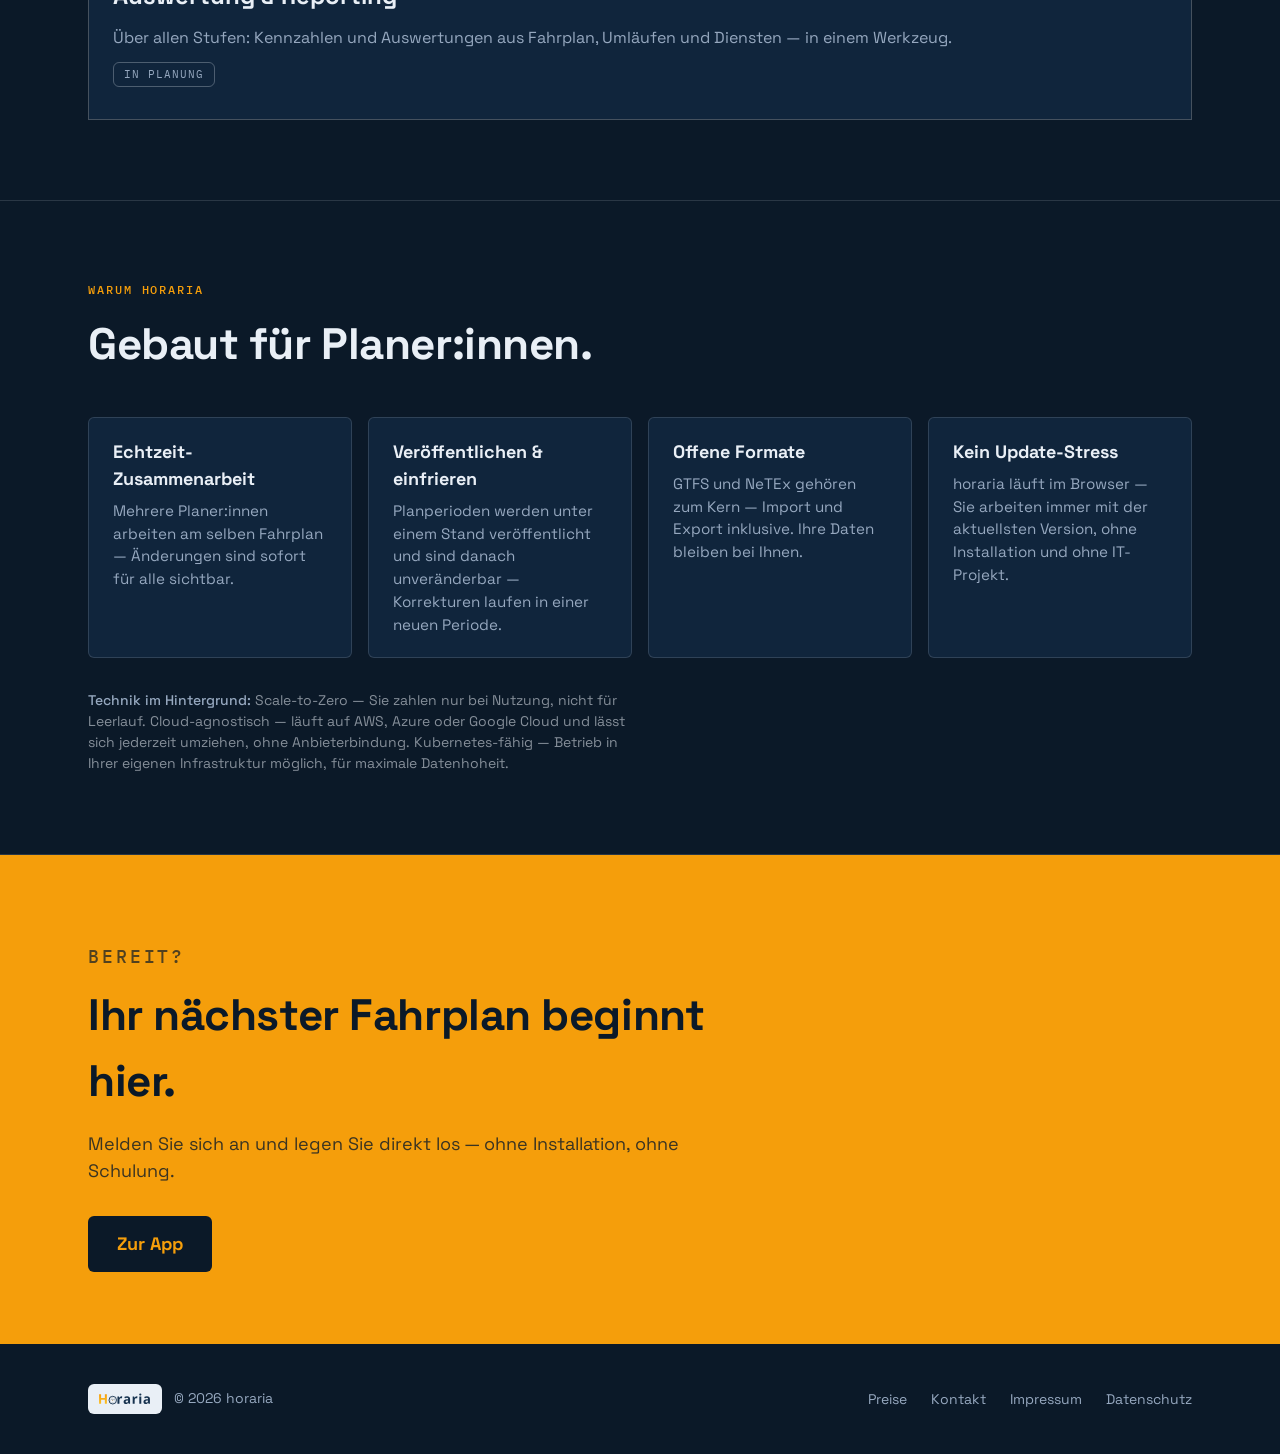
==== commit afa3ba16: "feat(site): merge Warum horaria and Technologie sections into one Replace card 3 with GTFS and NeTEx" ====
--- a/index.html
+++ b/index.html
@@ -63,6 +63,44 @@
         </details>
         <a class="btn btn-outline js-signup-link" href="https://app.horarium.ch">Registrieren</a>
         <a class="btn btn-primary js-login-link" href="https://app.horarium.ch">Login</a>
+        <details class="nav-switcher">
+          <summary class="nav-toggle" aria-label="Menü / Menu">
+            <svg class="icon-open" viewBox="0 0 16 16" width="22" height="22" fill="none" stroke="currentColor" stroke-width="1.6" aria-hidden="true">
+              <path d="M1.5 3.5h13M1.5 8h13M1.5 12.5h13"/>
+            </svg>
+            <svg class="icon-close" viewBox="0 0 16 16" width="22" height="22" fill="none" stroke="currentColor" stroke-width="1.6" aria-hidden="true">
+              <path d="M3 3l10 10M13 3L3 13"/>
+            </svg>
+          </summary>
+          <ul class="nav-menu">
+            <li><a class="nav-link" href="#features">Funktionen</a></li>
+            <li><a class="nav-link" href="/preise.html">Preise</a></li>
+            <li class="nav-lang">
+              <details class="lang-sub">
+                <summary class="lang-sub-toggle" aria-label="Sprache wählen / Choose language">
+                  <svg class="lang-icon" viewBox="0 0 16 16" width="14" height="14" fill="none" stroke="currentColor" stroke-width="1.4" aria-hidden="true">
+                    <circle cx="8" cy="8" r="6.4"/>
+                    <ellipse cx="8" cy="8" rx="2.9" ry="6.4"/>
+                    <path d="M1.6 8h12.8"/>
+                  </svg>
+                  <span>Sprache: DE</span>
+                  <svg class="lang-caret" viewBox="0 0 10 6" width="10" height="6" fill="none" stroke="currentColor" stroke-width="1.4" aria-hidden="true">
+                    <path d="M1.5 1l3.5 3.5L8.5 1"/>
+                  </svg>
+                </summary>
+                <ul class="lang-sub-menu">
+                  <li><a href="/" hreflang="de" lang="de" aria-current="true">Deutsch</a></li>
+                  <li><a href="/en/" hreflang="en" lang="en">English</a></li>
+                  <li><span class="lang-soon" title="Französisch — in Vorbereitung" lang="fr">Français</span></li>
+                </ul>
+              </details>
+            </li>
+            <li class="nav-menu-actions">
+              <a class="btn btn-outline js-signup-link" href="https://app.horarium.ch">Registrieren</a>
+              <a class="btn btn-primary js-login-link" href="https://app.horarium.ch">Login</a>
+            </li>
+          </ul>
+        </details>
       </div>
     </div>
   </header>
@@ -172,43 +210,20 @@
           </li>
           <li>
             <h3>Offene Formate</h3>
-            <p>GTFS-Import und -Export gehören zum Kern. Datenhoheit bleibt bei Ihnen.</p>
-          </li>
-          <li>
-            <h3>Für Teams &amp; Agenturen</h3>
-            <p>Mehrere Unternehmen in einer Installation — jede Organisation mit ihren eigenen Daten.</p>
+            <p>GTFS und NeTEx gehören zum Kern — Import und Export inklusive. Ihre Daten bleiben bei Ihnen.</p>
+          </li>
+          <li>
+            <h3>Kein Update-Stress</h3>
+            <p>horaria läuft im Browser — Sie arbeiten immer mit der aktuellsten Version, ohne Installation und ohne IT-Projekt.</p>
           </li>
         </ul>
-      </div>
-    </section>
-
-    <section class="section">
-      <div class="container">
-        <p class="eyebrow">Technologie &amp; Betrieb</p>
-        <h2>Cloud-nativ, anbieterunabhängig, kosteneffizient.</h2>
-        <p class="section-intro">
-          horaria läuft auf moderner Cloud-Infrastruktur — skaliert mit Ihrem
-          Betrieb und ohne Leerlauf-Kosten. Und es läuft dort, wo Sie es
-          wollen: bei uns gehostet oder in Ihrer eigenen Infrastruktur.
+        <p class="section-footnote">
+          <strong>Technik im Hintergrund:</strong> Scale-to-Zero — Sie zahlen nur bei
+          Nutzung, nicht für Leerlauf. Cloud-agnostisch — läuft auf AWS, Azure oder
+          Google Cloud und lässt sich jederzeit umziehen, ohne Anbieterbindung.
+          Kubernetes-fähig — Betrieb in Ihrer eigenen Infrastruktur möglich, für
+          maximale Datenhoheit.
         </p>
-        <ul class="feature-list">
-          <li>
-            <h3>Scale-to-Zero</h3>
-            <p>Ohne Nutzung fährt die Plattform auf null — Sie zahlen nur, was Sie tatsächlich nutzen, nicht für Leerlauf.</p>
-          </li>
-          <li>
-            <h3>Cloud-agnostisch</h3>
-            <p>AWS, Azure, Google Cloud oder ein anderer Anbieter: horaria bleibt austauschbar — keine Anbieterbindung.</p>
-          </li>
-          <li>
-            <h3>Ihr eigenes Kubernetes-Cluster</h3>
-            <p>Für maximale Datenhoheit lässt sich horaria in Ihre eigene Kubernetes-Infrastruktur integrieren — On-Premises oder bei Ihrem Cloud-Anbieter.</p>
-          </li>
-          <li>
-            <h3>Kosteneffiziente Alternative</h3>
-            <p>Moderne Architektur ohne Enterprise-Overhead: die planbare, preiswerte Alternative zu etablierten Planungssystemen.</p>
-          </li>
-        </ul>
       </div>
     </section>
 
--- a/css/styles.css
+++ b/css/styles.css
@@ -48,6 +48,7 @@
   --surface: #16324f;
   --text: #e9eff6;
   --text-muted: #96a8bf;
+  --text-faint: rgba(233, 239, 246, 0.55);
   --line: rgba(233, 239, 246, 0.14);
   --line-strong: rgba(233, 239, 246, 0.28);
 
@@ -204,6 +205,11 @@
 
 .lang-switcher[open] .lang-caret {
   transform: rotate(180deg);
+}
+
+/* Mobile nav switcher (hamburger; hidden on desktop, enabled in the media query) */
+.nav-switcher {
+  display: none;
 }
 
 .lang-menu {
@@ -456,6 +462,22 @@
   margin-top: 0.5rem;
   color: var(--text-muted);
   font-size: 0.95rem;
+}
+
+/* Subdued closing note below a feature list — deliberately not a card */
+.feature-list + .section-footnote {
+  margin-top: 2rem;
+}
+
+.section-footnote {
+  max-width: 62ch;
+  font-size: 0.875rem;
+  color: var(--text-faint);
+}
+
+.section-footnote strong {
+  font-weight: 500;
+  color: var(--text-muted);
 }
 
 /* ─── CTA band ─── */
@@ -727,11 +749,8 @@
     gap: 0.75rem;
   }
 
+  .header-divider,
   .header-nav {
-    gap: 1rem;
-  }
-
-  .header-nav a.nav-link {
     display: none;
   }
 
@@ -739,12 +758,158 @@
     gap: 0.5rem;
   }
 
-  .header-actions .btn {
-    padding: 0.4rem 0.8rem;
-    font-size: 0.875rem;
+  .header-actions > .btn,
+  .header-actions > .lang-switcher {
+    display: none;
   }
 
   .lang-toggle {
     font-size: 0.875rem;
   }
-}
+
+  /* Mobile nav (hamburger) */
+  .nav-switcher {
+    display: block;
+    position: relative;
+    user-select: none;
+  }
+
+  .nav-toggle {
+    display: flex;
+    align-items: center;
+    justify-content: center;
+    width: 2.75rem;
+    height: 2.75rem;
+    color: var(--text-muted);
+    cursor: pointer;
+    list-style: none;
+    border-radius: var(--radius);
+  }
+
+  .nav-toggle::-webkit-details-marker {
+    display: none;
+  }
+
+  .nav-toggle:hover,
+  .nav-switcher[open] .nav-toggle {
+    color: var(--text);
+  }
+
+  .nav-toggle .icon-close {
+    display: none;
+  }
+
+  .nav-switcher[open] .icon-open {
+    display: none;
+  }
+
+  .nav-switcher[open] .icon-close {
+    display: block;
+  }
+
+  .nav-menu {
+    position: absolute;
+    top: calc(100% + 0.5rem);
+    inset-inline-end: 0;
+    z-index: 20;
+    min-width: 14rem;
+    list-style: none;
+    background: var(--bg-raised);
+    border: 1px solid var(--line);
+    border-radius: var(--radius);
+    padding: 0.35rem;
+    box-shadow: 0 0.5rem 1.5rem rgba(0, 0, 0, 0.35);
+  }
+
+  .nav-menu a.nav-link {
+    display: block;
+    padding: 0.45rem 0.7rem;
+    border-radius: var(--radius);
+    font-size: 0.9375rem;
+    color: var(--text);
+    text-decoration: none;
+  }
+
+  .nav-menu a.nav-link:hover {
+    background: var(--surface);
+  }
+
+  .nav-menu a.nav-link.is-active {
+    color: var(--amber);
+    font-weight: 700;
+  }
+
+  .lang-sub-toggle {
+    display: flex;
+    align-items: center;
+    gap: 0.5rem;
+    padding: 0.45rem 0.7rem;
+    border-radius: var(--radius);
+    font-size: 0.9375rem;
+    color: var(--text);
+    cursor: pointer;
+    list-style: none;
+  }
+
+  .lang-sub-toggle::-webkit-details-marker {
+    display: none;
+  }
+
+  .lang-sub-toggle:hover {
+    background: var(--surface);
+  }
+
+  .lang-sub-toggle .lang-caret {
+    margin-inline-start: auto;
+    transition: transform 0.15s ease;
+  }
+
+  .lang-sub[open] > .lang-sub-toggle .lang-caret {
+    transform: rotate(180deg);
+  }
+
+  .lang-sub-menu {
+    list-style: none;
+    padding: 0 0.35rem 0.35rem;
+  }
+
+  .lang-sub-menu a,
+  .lang-sub-menu .lang-soon {
+    display: flex;
+    align-items: center;
+    padding: 0.4rem 0.7rem 0.4rem 2rem;
+    border-radius: var(--radius);
+    font-size: 0.9375rem;
+    color: var(--text);
+    text-decoration: none;
+  }
+
+  .lang-sub-menu a:hover {
+    background: var(--surface);
+  }
+
+  .lang-sub-menu a[aria-current="true"] {
+    color: var(--amber);
+    font-weight: 700;
+  }
+
+  .lang-sub-menu .lang-soon {
+    color: var(--text-muted);
+    cursor: help;
+  }
+
+  .nav-menu .nav-menu-actions {
+    display: flex;
+    gap: 0.5rem;
+    margin-top: 0.35rem;
+    padding: 0.6rem 0.35rem 0.35rem;
+    border-top: 1px solid var(--line);
+  }
+
+  .nav-menu .nav-menu-actions .btn {
+    flex: 1;
+    padding: 0.45rem 0.6rem;
+    font-size: 0.875rem;
+    text-align: center;
+  }
+}
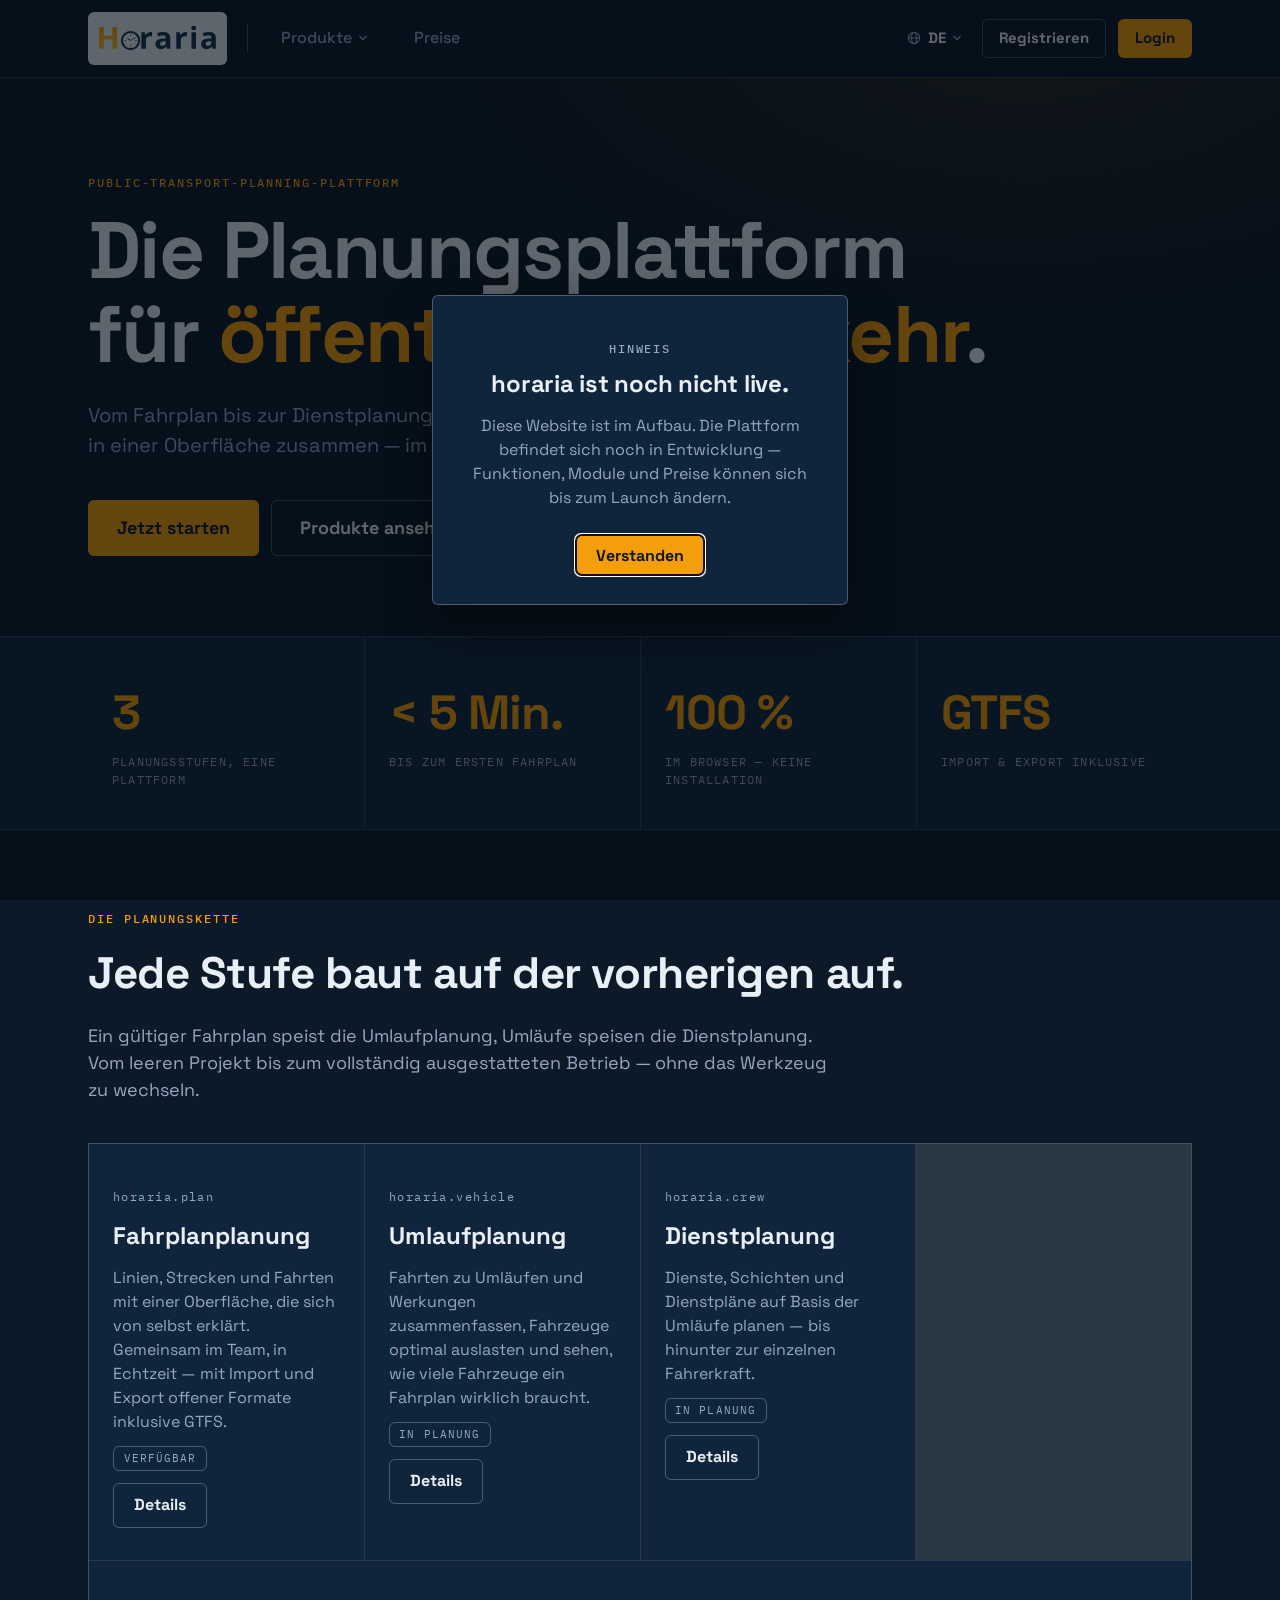
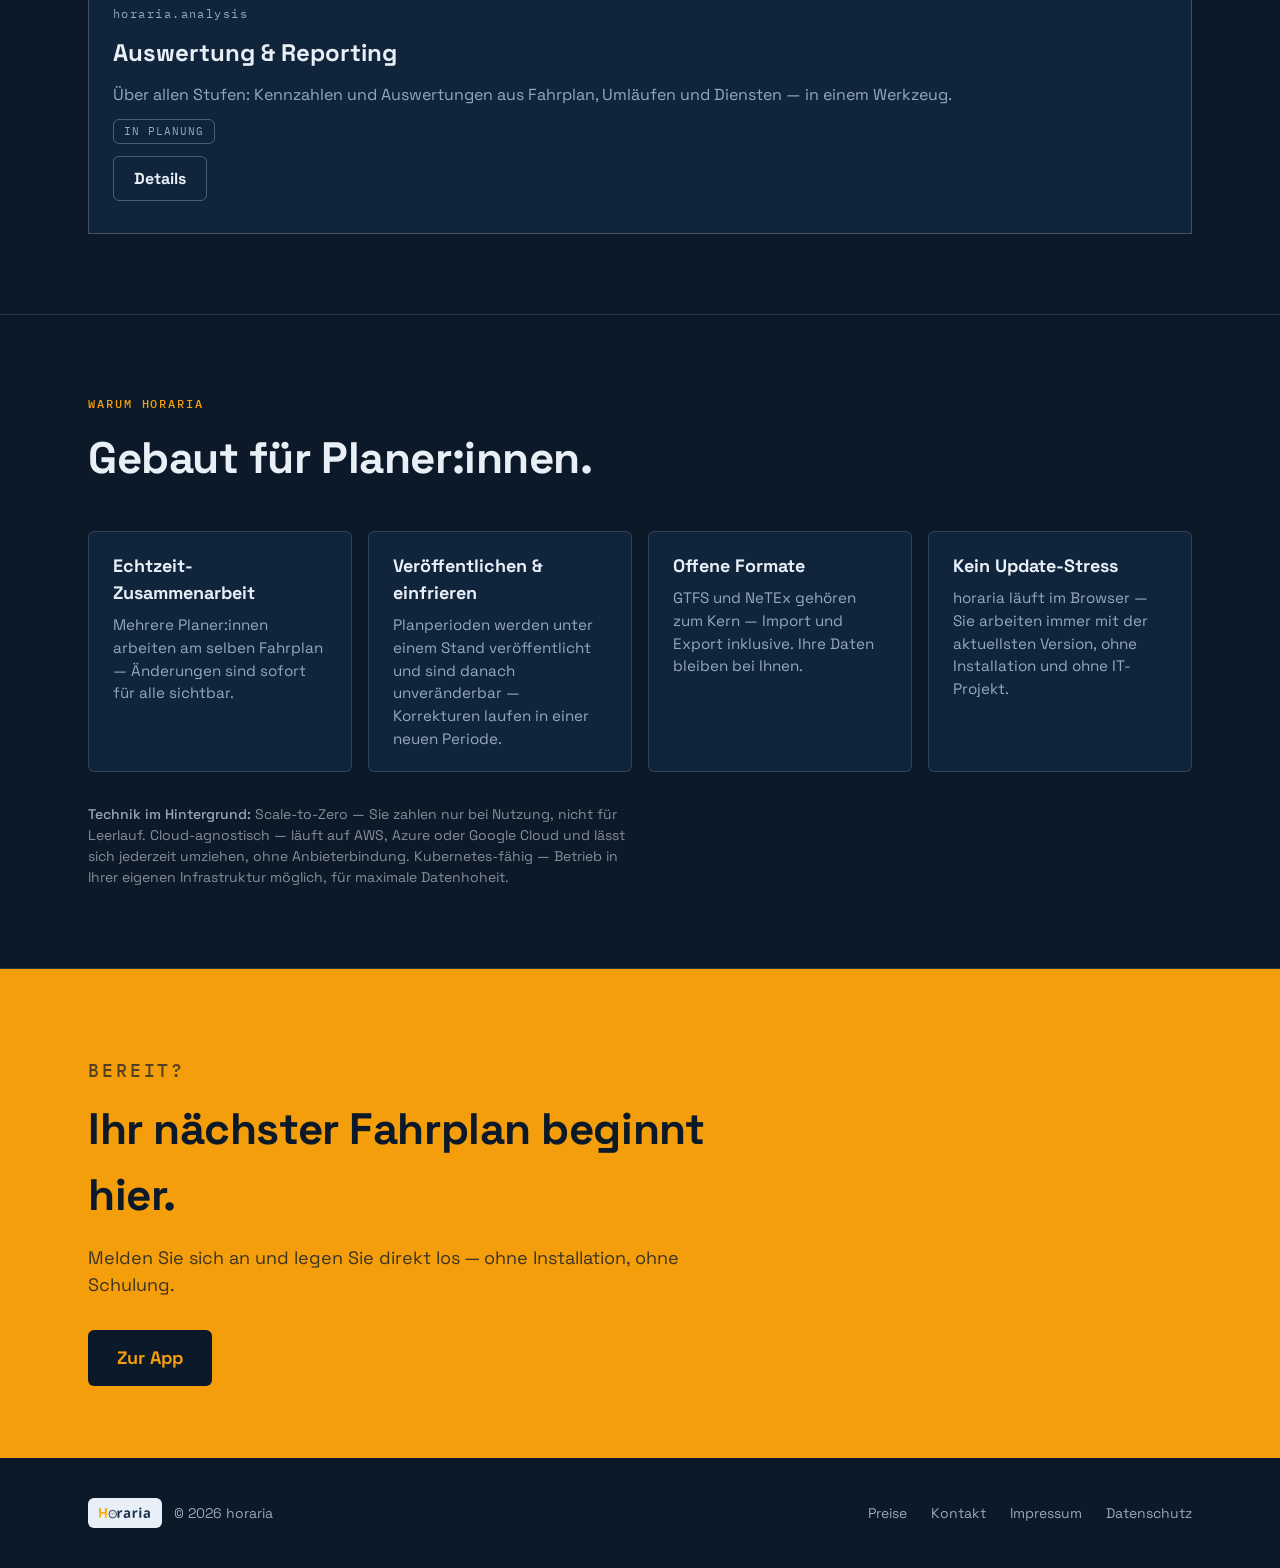
==== commit d81fb559: "feat(site): rework header with hover mega-menu and full-screen mobile nav - Desktop: Produkte opens " ====
--- a/index.html
+++ b/index.html
@@ -39,7 +39,68 @@
       </a>
       <span class="header-divider" aria-hidden="true"></span>
       <nav class="header-nav">
-        <a class="nav-link" href="#features">Funktionen</a>
+        <details class="product-switcher">
+          <summary class="product-toggle" aria-haspopup="true">
+            Produkte
+            <svg class="lang-caret" viewBox="0 0 10 6" width="10" height="6" fill="none" stroke="currentColor" stroke-width="1.4" aria-hidden="true">
+              <path d="M1.5 1l3.5 3.5L8.5 1"/>
+            </svg>
+          </summary>
+          <ul class="product-menu">
+            <li>
+              <a class="product-item" href="/produkte/plan.html">
+                <svg class="product-item-icon" viewBox="0 0 24 24" fill="none" stroke="currentColor" stroke-width="1.8" stroke-linecap="round" stroke-linejoin="round" aria-hidden="true" focusable="false">
+                  <rect x="3.5" y="5" width="17" height="15.5" rx="2.5"/>
+                  <path d="M3.5 9.5h17M8 3v4M16 3v4M7.5 13.5h3M7.5 16.5h6"/>
+                </svg>
+                <span class="product-item-text">
+                  <strong>horaria.plan</strong>
+                  <span class="product-item-desc">Fahrplanplanung im Team, in Echtzeit — mit GTFS-Import &amp; Export.</span>
+                </span>
+              </a>
+            </li>
+            <li>
+              <a class="product-item" href="/produkte/vehicle.html">
+                <svg class="product-item-icon" viewBox="0 0 24 24" fill="none" stroke="currentColor" stroke-width="1.8" stroke-linecap="round" stroke-linejoin="round" aria-hidden="true" focusable="false">
+                  <rect x="5" y="3.5" width="14" height="13.5" rx="2.5"/>
+                  <path d="M5 9h14M12 3.5V9"/>
+                  <circle cx="9" cy="17.3" r="1.3"/>
+                  <circle cx="15" cy="17.3" r="1.3"/>
+                </svg>
+                <span class="product-item-text">
+                  <strong>horaria.vehicle</strong>
+                  <span class="product-item-desc">Fahrten zu effizienten Umläufen zusammenfassen.</span>
+                </span>
+              </a>
+            </li>
+            <li>
+              <a class="product-item" href="/produkte/crew.html">
+                <svg class="product-item-icon" viewBox="0 0 24 24" fill="none" stroke="currentColor" stroke-width="1.8" stroke-linecap="round" stroke-linejoin="round" aria-hidden="true" focusable="false">
+                  <circle cx="9" cy="8" r="3.2"/>
+                  <path d="M3.5 19.5c.7-3.3 2.8-5 5.5-5s4.8 1.7 5.5 5"/>
+                  <circle cx="16.8" cy="9" r="2.5"/>
+                  <path d="M16.5 14.7c2.3.3 4 1.8 4.7 4.3"/>
+                </svg>
+                <span class="product-item-text">
+                  <strong>horaria.crew</strong>
+                  <span class="product-item-desc">Dienste und Schichten auf Basis der Umläufe planen.</span>
+                </span>
+              </a>
+            </li>
+            <li>
+              <a class="product-item" href="/produkte/analysis.html">
+                <svg class="product-item-icon" viewBox="0 0 24 24" fill="none" stroke="currentColor" stroke-width="1.8" stroke-linecap="round" stroke-linejoin="round" aria-hidden="true" focusable="false">
+                  <path d="M4 4v15.5h16"/>
+                  <path d="M8.5 15.5v-4M12.5 15.5V8.5M16.5 15.5V9"/>
+                </svg>
+                <span class="product-item-text">
+                  <strong>horaria.analysis</strong>
+                  <span class="product-item-desc">Kennzahlen und Reports über alle Planungsstufen hinweg.</span>
+                </span>
+              </a>
+            </li>
+          </ul>
+        </details>
         <a class="nav-link" href="/preise.html">Preise</a>
       </nav>
       <div class="header-actions">
@@ -73,7 +134,70 @@
             </svg>
           </summary>
           <ul class="nav-menu">
-            <li><a class="nav-link" href="#features">Funktionen</a></li>
+            <li class="nav-products">
+              <details class="product-sub">
+                <summary class="product-sub-toggle" aria-haspopup="true">
+                  Produkte
+                  <svg class="lang-caret" viewBox="0 0 10 6" width="10" height="6" fill="none" stroke="currentColor" stroke-width="1.4" aria-hidden="true">
+                    <path d="M1.5 1l3.5 3.5L8.5 1"/>
+                  </svg>
+                </summary>
+                <ul class="product-sub-menu">
+                  <li>
+                    <a class="product-item" href="/produkte/plan.html">
+                      <svg class="product-item-icon" viewBox="0 0 24 24" fill="none" stroke="currentColor" stroke-width="1.8" stroke-linecap="round" stroke-linejoin="round" aria-hidden="true" focusable="false">
+                        <rect x="3.5" y="5" width="17" height="15.5" rx="2.5"/>
+                        <path d="M3.5 9.5h17M8 3v4M16 3v4M7.5 13.5h3M7.5 16.5h6"/>
+                      </svg>
+                      <span class="product-item-text">
+                        <strong>horaria.plan</strong>
+                        <span class="product-item-desc">Fahrplanplanung im Team, in Echtzeit — mit GTFS-Import &amp; Export.</span>
+                      </span>
+                    </a>
+                  </li>
+                  <li>
+                    <a class="product-item" href="/produkte/vehicle.html">
+                      <svg class="product-item-icon" viewBox="0 0 24 24" fill="none" stroke="currentColor" stroke-width="1.8" stroke-linecap="round" stroke-linejoin="round" aria-hidden="true" focusable="false">
+                        <rect x="5" y="3.5" width="14" height="13.5" rx="2.5"/>
+                        <path d="M5 9h14M12 3.5V9"/>
+                        <circle cx="9" cy="17.3" r="1.3"/>
+                        <circle cx="15" cy="17.3" r="1.3"/>
+                      </svg>
+                      <span class="product-item-text">
+                        <strong>horaria.vehicle</strong>
+                        <span class="product-item-desc">Fahrten zu effizienten Umläufen zusammenfassen.</span>
+                      </span>
+                    </a>
+                  </li>
+                  <li>
+                    <a class="product-item" href="/produkte/crew.html">
+                      <svg class="product-item-icon" viewBox="0 0 24 24" fill="none" stroke="currentColor" stroke-width="1.8" stroke-linecap="round" stroke-linejoin="round" aria-hidden="true" focusable="false">
+                        <circle cx="9" cy="8" r="3.2"/>
+                        <path d="M3.5 19.5c.7-3.3 2.8-5 5.5-5s4.8 1.7 5.5 5"/>
+                        <circle cx="16.8" cy="9" r="2.5"/>
+                        <path d="M16.5 14.7c2.3.3 4 1.8 4.7 4.3"/>
+                      </svg>
+                      <span class="product-item-text">
+                        <strong>horaria.crew</strong>
+                        <span class="product-item-desc">Dienste und Schichten auf Basis der Umläufe planen.</span>
+                      </span>
+                    </a>
+                  </li>
+                  <li>
+                    <a class="product-item" href="/produkte/analysis.html">
+                      <svg class="product-item-icon" viewBox="0 0 24 24" fill="none" stroke="currentColor" stroke-width="1.8" stroke-linecap="round" stroke-linejoin="round" aria-hidden="true" focusable="false">
+                        <path d="M4 4v15.5h16"/>
+                        <path d="M8.5 15.5v-4M12.5 15.5V8.5M16.5 15.5V9"/>
+                      </svg>
+                      <span class="product-item-text">
+                        <strong>horaria.analysis</strong>
+                        <span class="product-item-desc">Kennzahlen und Reports über alle Planungsstufen hinweg.</span>
+                      </span>
+                    </a>
+                  </li>
+                </ul>
+              </details>
+            </li>
             <li><a class="nav-link" href="/preise.html">Preise</a></li>
             <li class="nav-lang">
               <details class="lang-sub">
@@ -117,7 +241,7 @@
         </p>
         <div class="cta-row">
           <a class="btn btn-primary btn-lg js-login-link" href="https://app.horarium.ch">Jetzt starten</a>
-          <a class="btn btn-outline btn-lg" href="#features">Funktionen ansehen</a>
+          <a class="btn btn-outline btn-lg" href="#features">Produkte ansehen</a>
         </div>
       </div>
     </section>
@@ -162,6 +286,7 @@
               Export offener Formate inklusive GTFS.
             </p>
             <p class="badge">Verfügbar</p>
+            <p><a class="btn btn-outline" href="/produkte/plan.html">Details</a></p>
           </article>
           <article class="card">
             <p class="card-index">horaria.vehicle</p>
@@ -172,6 +297,7 @@
               wirklich braucht.
             </p>
             <p class="badge">In Planung</p>
+            <p><a class="btn btn-outline" href="/produkte/vehicle.html">Details</a></p>
           </article>
           <article class="card">
             <p class="card-index">horaria.crew</p>
@@ -181,6 +307,7 @@
               bis hinunter zur einzelnen Fahrerkraft.
             </p>
             <p class="badge">In Planung</p>
+            <p><a class="btn btn-outline" href="/produkte/crew.html">Details</a></p>
           </article>
           <article class="card card--wide">
             <p class="card-index">horaria.analysis</p>
@@ -190,6 +317,7 @@
               Umläufen und Diensten — in einem Werkzeug.
             </p>
             <p class="badge">In Planung</p>
+            <p><a class="btn btn-outline" href="/produkte/analysis.html">Details</a></p>
           </article>
         </div>
       </div>
--- a/css/styles.css
+++ b/css/styles.css
@@ -100,6 +100,13 @@
   border-bottom: 1px solid var(--line);
 }
 
+.site-header.nav-panel-open {
+  /* A backdrop-filter ancestor is the containing block for fixed
+     descendants — the blur must go while the mobile panel is open,
+     otherwise the panel is trapped inside the header. */
+  backdrop-filter: none;
+}
+
 .header-row {
   display: flex;
   flex-wrap: wrap;
@@ -136,12 +143,15 @@
 }
 
 .header-nav a.nav-link {
+  padding: 0.5rem 0.8rem;
+  border-radius: var(--radius);
   color: var(--text-muted);
   text-decoration: none;
   font-weight: 500;
 }
 
 .header-nav a.nav-link:hover {
+  background: var(--surface);
   color: var(--text);
 }
 
@@ -204,6 +214,42 @@
 }
 
 .lang-switcher[open] .lang-caret {
+  transform: rotate(180deg);
+}
+
+/* ─── Product switcher (Produkte dropdown, desktop nav) ─── */
+.product-switcher {
+  position: relative;
+  user-select: none;
+}
+
+.product-toggle {
+  display: flex;
+  align-items: center;
+  gap: 0.4rem;
+  padding: 0.5rem 0.8rem;
+  color: var(--text-muted);
+  font-weight: 500;
+  cursor: pointer;
+  list-style: none;
+  border-radius: var(--radius);
+}
+
+.product-toggle::-webkit-details-marker {
+  display: none;
+}
+
+.product-toggle:hover,
+.product-switcher[open] .product-toggle {
+  background: var(--surface);
+  color: var(--text);
+}
+
+.product-toggle.is-active {
+  color: var(--amber);
+}
+
+.product-switcher[open] .product-toggle .lang-caret {
   transform: rotate(180deg);
 }
 
@@ -224,6 +270,91 @@
   border-radius: var(--radius);
   padding: 0.35rem;
   box-shadow: 0 0.5rem 1.5rem rgba(0, 0, 0, 0.35);
+}
+
+/* Products mega-menu (HeyGen-style hover panel) */
+.product-menu {
+  position: absolute;
+  top: calc(100% + 0.45rem);
+  inset-inline-start: 0;
+  z-index: 20;
+  min-width: 24rem;
+  max-width: calc(100vw - 2rem);
+  list-style: none;
+  background: var(--bg-raised);
+  border: 1px solid var(--line);
+  border-radius: 12px;
+  padding: 0.45rem;
+  box-shadow: 0 1.25rem 2.5rem rgba(0, 0, 0, 0.45);
+}
+
+/* Invisible bridge so the panel stays hoverable across the gap */
+.product-menu::before {
+  content: "";
+  position: absolute;
+  inset-block-start: -0.45rem;
+  inset-inline: 0;
+  height: 0.45rem;
+}
+
+a.product-item {
+  display: flex;
+  align-items: center;
+  gap: 0.75rem;
+  padding: 0.65rem 0.75rem;
+  border-radius: var(--radius);
+  text-decoration: none;
+}
+
+a.product-item:hover {
+  background: var(--surface);
+}
+
+.product-item-icon {
+  flex-shrink: 0;
+  width: 2.25rem;
+  height: 2.25rem;
+  padding: 0.5rem;
+  border-radius: 8px;
+  background: rgba(245, 158, 11, 0.14);
+  color: var(--amber);
+}
+
+.product-item-text {
+  display: block;
+  min-width: 0;
+}
+
+.product-item-text strong {
+  display: block;
+  font-size: 0.9375rem;
+  font-weight: 700;
+  color: var(--text);
+}
+
+.product-item-desc {
+  display: block;
+  margin-top: 0.15rem;
+  font-size: 0.8rem;
+  line-height: 1.4;
+  color: var(--text-muted);
+}
+
+a.product-item[aria-current="true"] .product-item-text strong {
+  color: var(--amber);
+}
+
+@media (prefers-reduced-motion: no-preference) {
+  .product-switcher[open] .product-menu {
+    animation: product-menu-in 0.16s ease-out;
+  }
+}
+
+@keyframes product-menu-in {
+  from {
+    opacity: 0;
+    transform: translateY(-0.3rem);
+  }
 }
 
 .lang-menu a,
@@ -734,6 +865,10 @@
 }
 
 /* ─── Responsive ─── */
+body.nav-locked {
+  overflow: hidden;
+}
+
 @media (max-width: 40rem) {
   .stat {
     border-inline-start: none;
@@ -807,25 +942,47 @@
     display: block;
   }
 
+  /* Default (no-JS): dropdown panel below the hamburger */
   .nav-menu {
     position: absolute;
     top: calc(100% + 0.5rem);
     inset-inline-end: 0;
     z-index: 20;
-    min-width: 14rem;
+    width: min(21rem, calc(100vw - 2rem));
+    max-height: calc(100vh - 6rem);
+    overflow-y: auto;
     list-style: none;
     background: var(--bg-raised);
     border: 1px solid var(--line);
-    border-radius: var(--radius);
-    padding: 0.35rem;
-    box-shadow: 0 0.5rem 1.5rem rgba(0, 0, 0, 0.35);
+    border-radius: 12px;
+    padding: 0.5rem;
+    box-shadow: 0 1.25rem 2.5rem rgba(0, 0, 0, 0.45);
+  }
+
+  /* With JS (html.js): full-screen panel, sitting behind the translucent
+     header so the hamburger/X toggle stays visible and clickable */
+  html.js .nav-menu {
+    position: fixed;
+    inset: 0;
+    z-index: -1;
+    display: flex;
+    flex-direction: column;
+    gap: 0.25rem;
+    width: auto;
+    max-height: none;
+    background: var(--bg);
+    border: none;
+    border-radius: 0;
+    box-shadow: none;
+    padding: 5.25rem 1.25rem 1.25rem;
   }
 
   .nav-menu a.nav-link {
     display: block;
-    padding: 0.45rem 0.7rem;
+    padding: 0.85rem 0.6rem;
     border-radius: var(--radius);
-    font-size: 0.9375rem;
+    font-size: 1.05rem;
+    font-weight: 500;
     color: var(--text);
     text-decoration: none;
   }
@@ -839,38 +996,50 @@
     font-weight: 700;
   }
 
-  .lang-sub-toggle {
+  .lang-sub-toggle,
+  .product-sub-toggle {
     display: flex;
     align-items: center;
     gap: 0.5rem;
-    padding: 0.45rem 0.7rem;
+    padding: 0.85rem 0.6rem;
     border-radius: var(--radius);
-    font-size: 0.9375rem;
+    font-size: 1.05rem;
+    font-weight: 500;
     color: var(--text);
     cursor: pointer;
     list-style: none;
   }
 
-  .lang-sub-toggle::-webkit-details-marker {
+  .lang-sub-toggle::-webkit-details-marker,
+  .product-sub-toggle::-webkit-details-marker {
     display: none;
   }
 
-  .lang-sub-toggle:hover {
+  .lang-sub-toggle:hover,
+  .product-sub-toggle:hover {
     background: var(--surface);
   }
 
-  .lang-sub-toggle .lang-caret {
+  .product-sub-toggle.is-active {
+    color: var(--amber);
+    font-weight: 700;
+  }
+
+  .lang-sub-toggle .lang-caret,
+  .product-sub-toggle .lang-caret {
     margin-inline-start: auto;
     transition: transform 0.15s ease;
   }
 
-  .lang-sub[open] > .lang-sub-toggle .lang-caret {
+  .lang-sub[open] > .lang-sub-toggle .lang-caret,
+  .product-sub[open] > .product-sub-toggle .lang-caret {
     transform: rotate(180deg);
   }
 
-  .lang-sub-menu {
+  .lang-sub-menu,
+  .product-sub-menu {
     list-style: none;
-    padding: 0 0.35rem 0.35rem;
+    padding: 0.15rem 0.35rem 0.5rem;
   }
 
   .lang-sub-menu a,
@@ -900,16 +1069,18 @@
 
   .nav-menu .nav-menu-actions {
     display: flex;
-    gap: 0.5rem;
-    margin-top: 0.35rem;
-    padding: 0.6rem 0.35rem 0.35rem;
+    flex-direction: column;
+    gap: 0.6rem;
+    margin-top: auto;
+    margin-inline: 0.25rem;
+    padding: 1.1rem 0 0.25rem;
     border-top: 1px solid var(--line);
   }
 
   .nav-menu .nav-menu-actions .btn {
-    flex: 1;
-    padding: 0.45rem 0.6rem;
-    font-size: 0.875rem;
+    width: 100%;
+    padding: 0.8rem 1rem;
+    font-size: 1rem;
     text-align: center;
   }
 }
